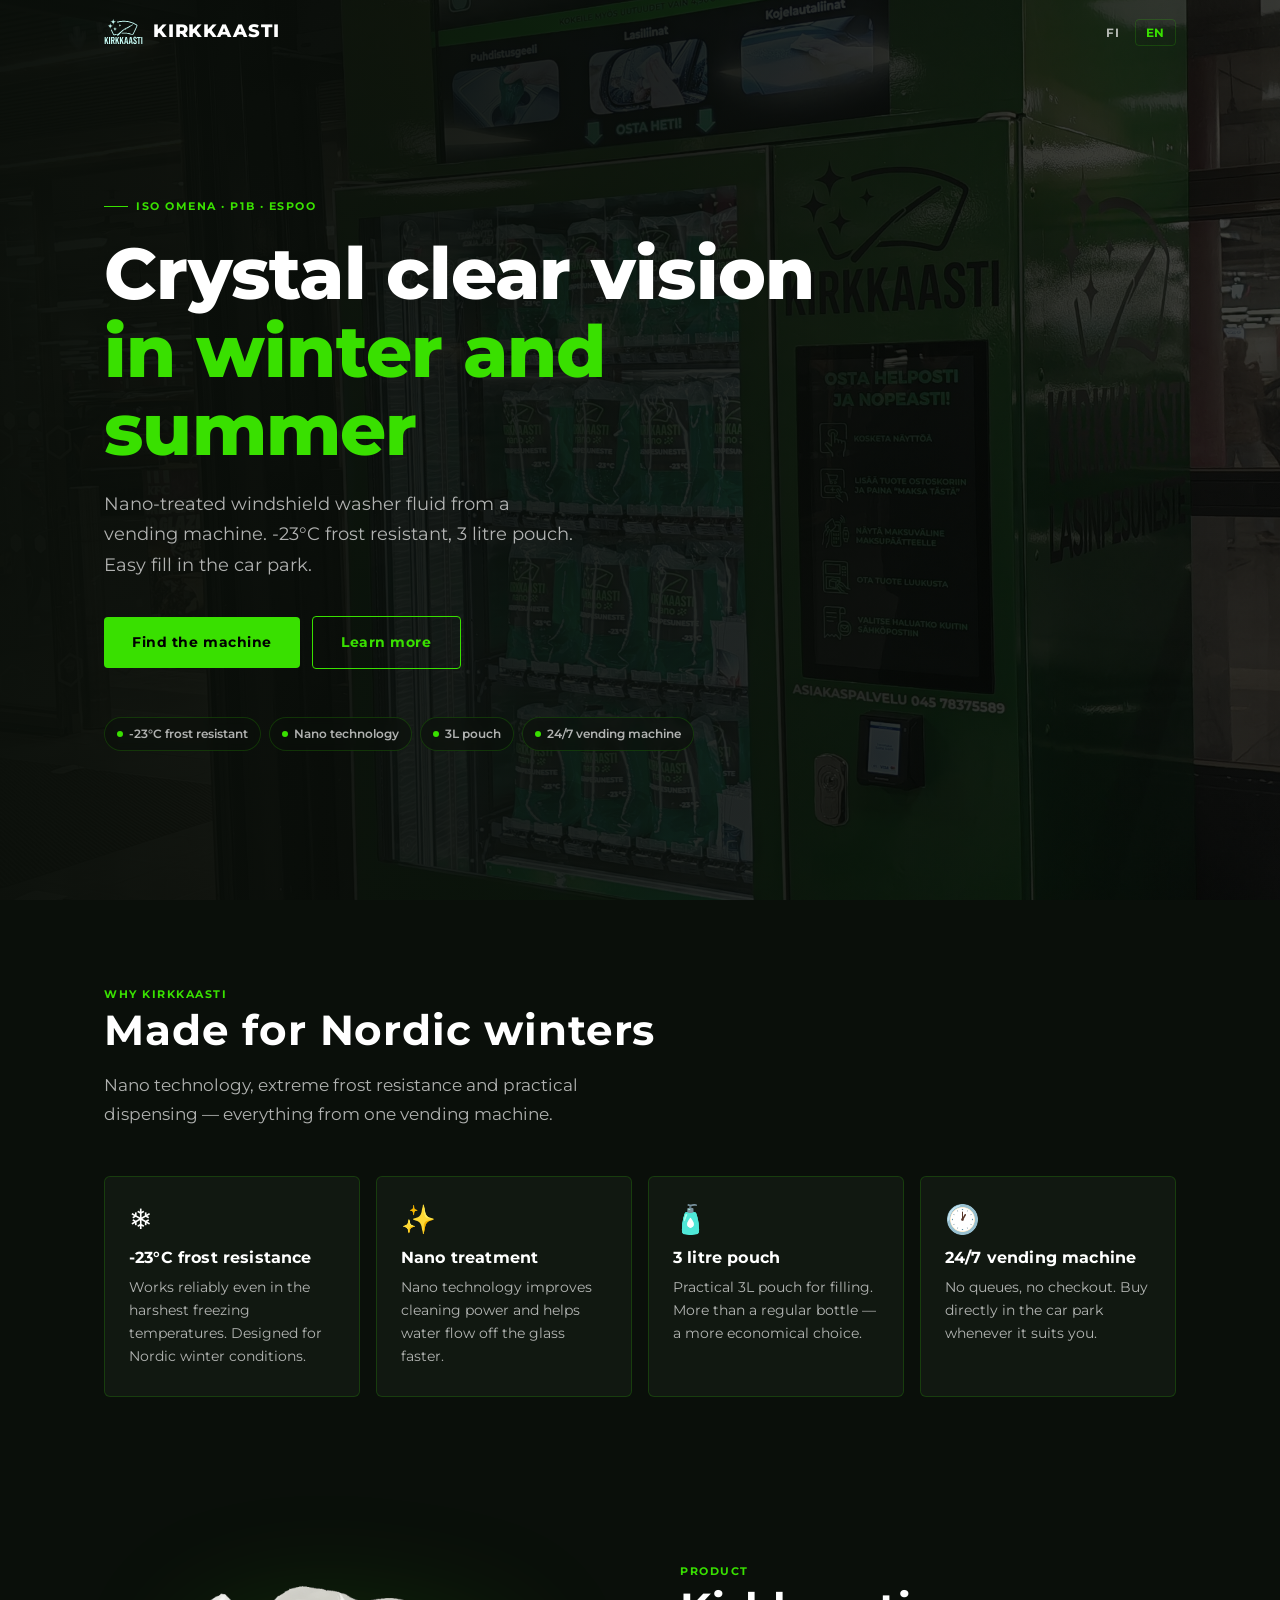
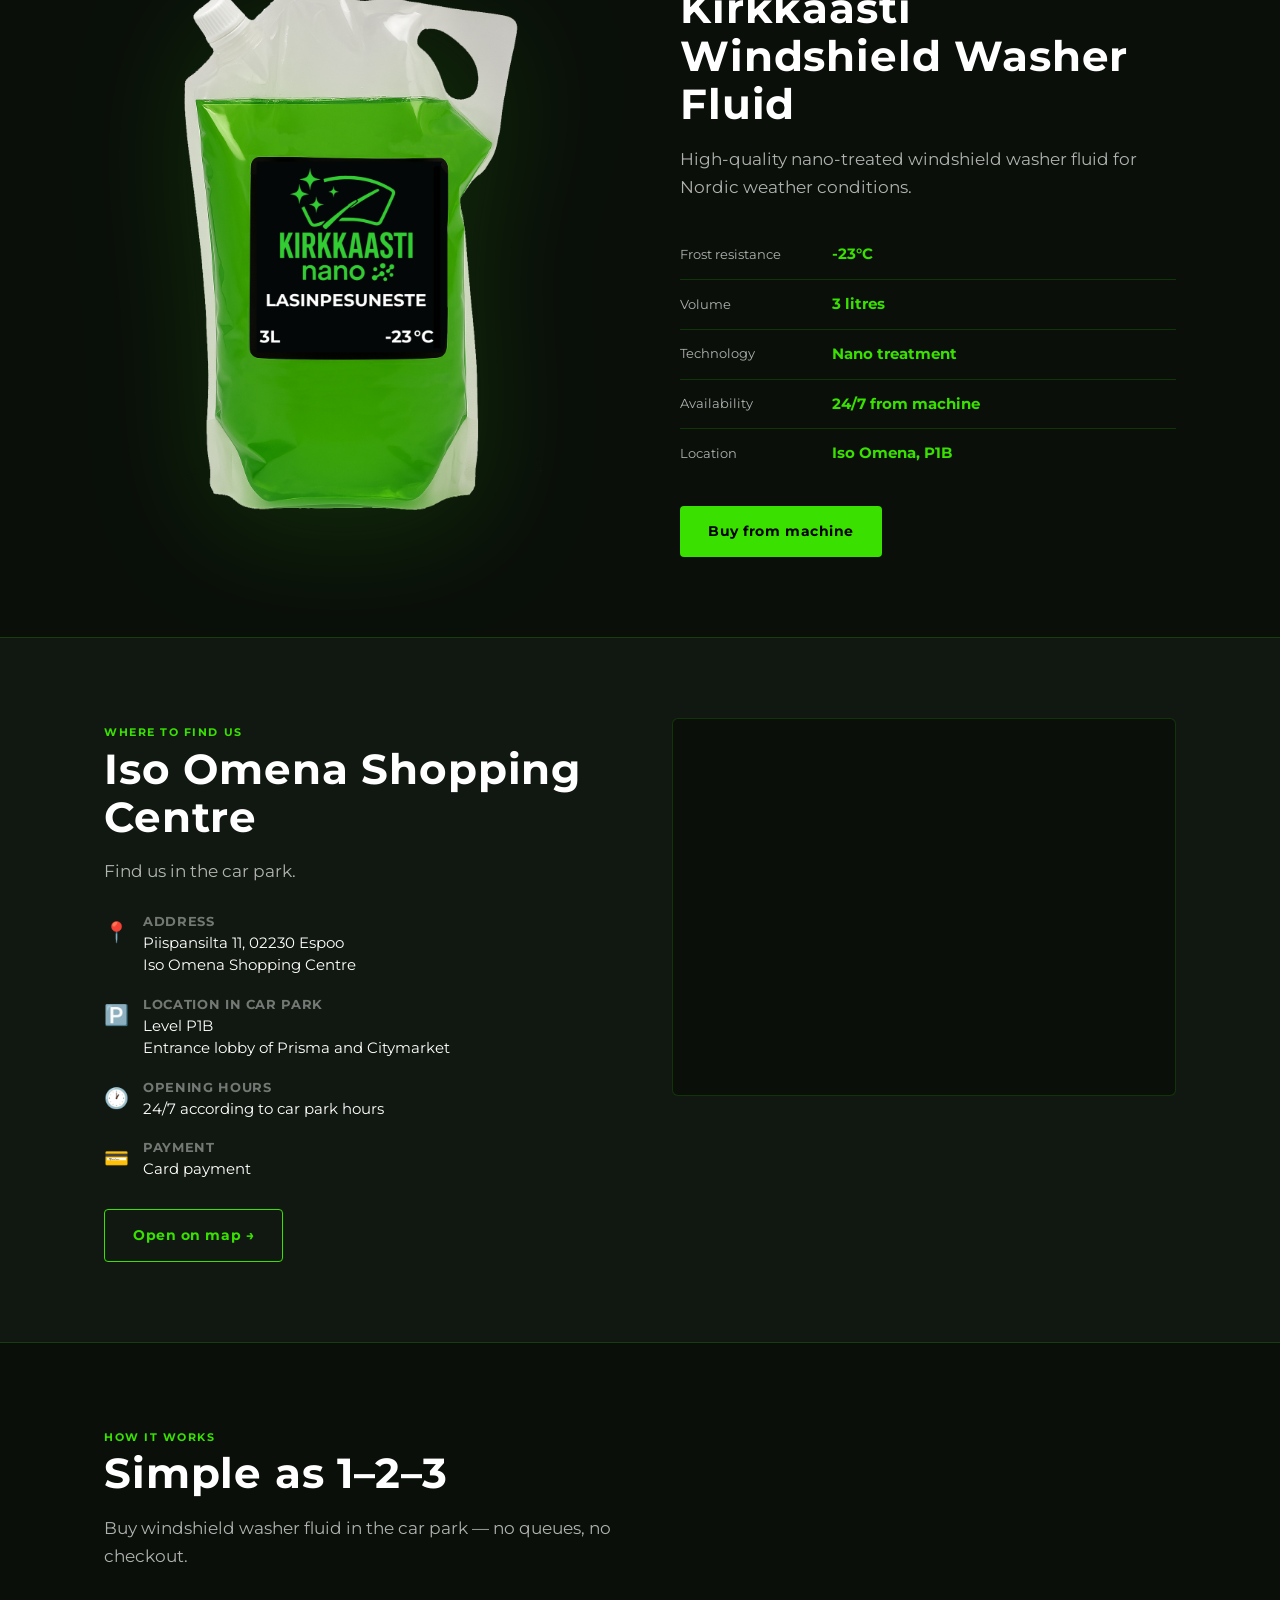
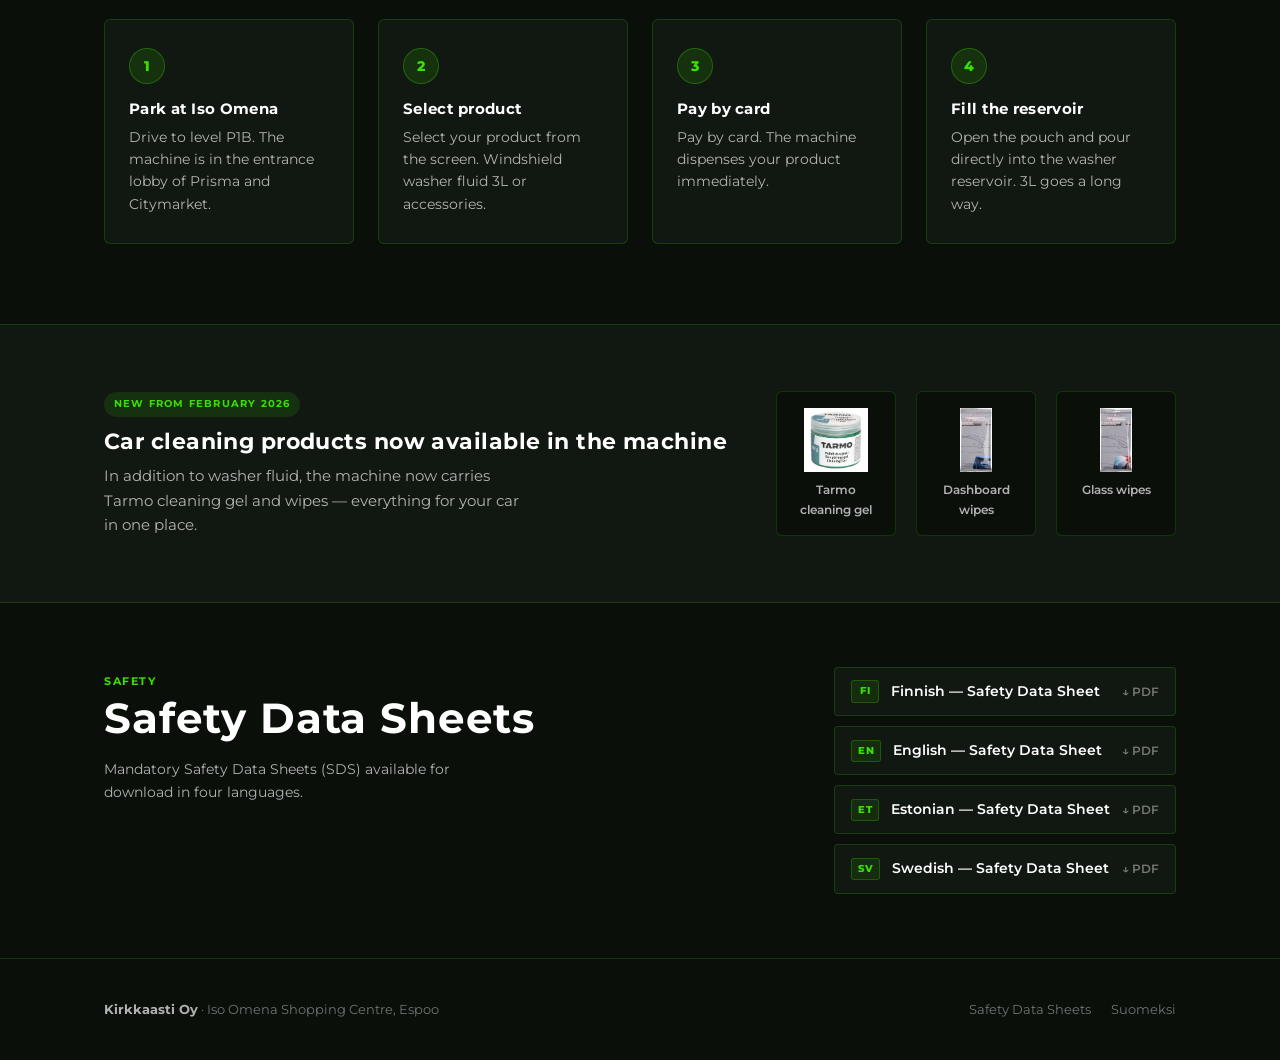
==== index.en.html @ 23c86561 "Uusi kirkkaasti.fi — täydellinen uudelleenrakennus Staattinen HTML/CSS/JS-sivusto (ei frameworkkia)," ====
<!DOCTYPE html>
<html lang="en">
<head>
  <meta charset="UTF-8">
  <meta name="viewport" content="width=device-width, initial-scale=1.0">

  <title>Kirkkaasti Windshield Washer Fluid | Vending Machine at Iso Omena | -23°C Nano</title>
  <meta name="description" content="Kirkkaasti windshield washer fluid from a vending machine at Iso Omena Shopping Centre, level P1B. Nano-treated, -23°C frost resistant, 3L pouch. Easy fill in the car park 24/7.">
  <meta name="keywords" content="windshield washer fluid, washer fluid machine, kirkkaasti, iso omena, nano washer fluid, frost resistant washer, -23 degrees">
  <meta name="author" content="Kirkkaasti">
  <link rel="canonical" href="https://kirkkaasti.fi/index.en.html">

  <!-- Open Graph -->
  <meta property="og:type" content="website">
  <meta property="og:url" content="https://kirkkaasti.fi/index.en.html">
  <meta property="og:title" content="Kirkkaasti Windshield Washer Fluid | Vending Machine at Iso Omena">
  <meta property="og:description" content="Windshield washer fluid from a vending machine at Iso Omena Shopping Centre. Nano-treated, -23°C frost resistant. Easy fill 24/7.">
  <meta property="og:image" content="https://kirkkaasti.fi/images/hero-automaatti.jpg">

  <!-- Twitter Card -->
  <meta name="twitter:card" content="summary_large_image">
  <meta name="twitter:title" content="Kirkkaasti Windshield Washer Fluid | Vending Machine at Iso Omena">
  <meta name="twitter:description" content="Windshield washer fluid from a vending machine at Iso Omena. Nano, -23°C, 24/7.">

  <!-- Alternate language -->
  <link rel="alternate" hreflang="fi" href="https://kirkkaasti.fi/">
  <link rel="alternate" hreflang="en" href="https://kirkkaasti.fi/index.en.html">

  <link rel="icon" href="favicon.ico">
  <link rel="icon" type="image/png" href="favicon.png">

  <!-- Fonts -->
  <link rel="preconnect" href="https://fonts.googleapis.com">
  <link rel="preconnect" href="https://fonts.gstatic.com" crossorigin>
  <link href="https://fonts.googleapis.com/css2?family=Montserrat:wght@400;500;600;700;800&display=swap" rel="stylesheet">

  <link rel="stylesheet" href="css/style.css">

  <!-- Structured Data -->
  <script type="application/ld+json">
  {
    "@context": "https://schema.org",
    "@type": "Product",
    "name": "Kirkkaasti Windshield Washer Fluid",
    "description": "Nano-treated windshield washer fluid with -23°C frost resistance. High-quality formula for Nordic weather conditions.",
    "brand": { "@type": "Brand", "name": "Kirkkaasti" },
    "offers": {
      "@type": "Offer",
      "availability": "https://schema.org/InStock",
      "priceCurrency": "EUR"
    },
    "aggregateRating": {
      "@type": "AggregateRating",
      "ratingValue": "5",
      "reviewCount": "1"
    },
    "additionalProperty": [
      { "@type": "PropertyValue", "name": "Frost resistance", "value": "-23°C" },
      { "@type": "PropertyValue", "name": "Volume", "value": "3 litres" },
      { "@type": "PropertyValue", "name": "Technology", "value": "Nano treatment" }
    ]
  }
  </script>
  <script type="application/ld+json">
  {
    "@context": "https://schema.org",
    "@type": "LocalBusiness",
    "name": "Kirkkaasti Machine – Iso Omena",
    "description": "Windshield washer fluid vending machine at Iso Omena Shopping Centre, level P1B car park, in the entrance lobby of Prisma and Citymarket.",
    "url": "https://kirkkaasti.fi/index.en.html",
    "image": "https://kirkkaasti.fi/images/hero-automaatti.jpg",
    "address": {
      "@type": "PostalAddress",
      "streetAddress": "Piispansilta 11",
      "addressLocality": "Espoo",
      "postalCode": "02230",
      "addressCountry": "FI"
    },
    "geo": {
      "@type": "GeoCoordinates",
      "latitude": 60.1608,
      "longitude": 24.7378
    },
    "openingHoursSpecification": {
      "@type": "OpeningHoursSpecification",
      "dayOfWeek": ["Monday","Tuesday","Wednesday","Thursday","Friday","Saturday","Sunday"],
      "opens": "00:00",
      "closes": "23:59"
    },
    "priceRange": "€"
  }
  </script>
  <script type="application/ld+json">
  {
    "@context": "https://schema.org",
    "@type": "FAQPage",
    "mainEntity": [
      {
        "@type": "Question",
        "name": "Where is the Kirkkaasti vending machine located?",
        "acceptedAnswer": {
          "@type": "Answer",
          "text": "The Kirkkaasti vending machine is located at Iso Omena Shopping Centre, level P1B car park, in the entrance lobby of Prisma and Citymarket. Address: Piispansilta 11, 02230 Espoo."
        }
      },
      {
        "@type": "Question",
        "name": "What is the frost resistance of the windshield washer fluid?",
        "acceptedAnswer": {
          "@type": "Answer",
          "text": "Kirkkaasti windshield washer fluid is resistant to -23°C frost, making it suitable for Nordic winter conditions."
        }
      },
      {
        "@type": "Question",
        "name": "How large is the windshield washer fluid pouch?",
        "acceptedAnswer": {
          "@type": "Answer",
          "text": "The windshield washer fluid is conveniently supplied in a 3 litre pouch."
        }
      },
      {
        "@type": "Question",
        "name": "When is the vending machine open?",
        "acceptedAnswer": {
          "@type": "Answer",
          "text": "The vending machine is available 24/7 according to the car park opening hours."
        }
      }
    ]
  }
  </script>

  <!-- Google Analytics -->
  <script async src="https://www.googletagmanager.com/gtag/js?id=G-QR4JTTKKS5"></script>
  <script>
    window.dataLayer = window.dataLayer || [];
    function gtag(){dataLayer.push(arguments);}
    gtag('js', new Date());
    gtag('config', 'G-QR4JTTKKS5');
  </script>
</head>
<body>

  <!-- HEADER -->
  <header id="site-header">
    <div class="header-inner">
      <a href="#" class="logo">
        <img src="images/logo.svg" alt="Kirkkaasti logo">
        <span class="logo-text">Kirkkaasti</span>
      </a>
      <div class="lang-switch">
        <button class="lang-btn" onclick="window.location.href='index.html'">FI</button>
        <button class="lang-btn active" onclick="window.location.href='index.en.html'">EN</button>
      </div>
    </div>
  </header>

  <main>

    <!-- HERO -->
    <section class="hero">
      <div class="hero-bg">
        <img src="images/hero-automaatti.jpg" alt="Kirkkaasti windshield washer fluid vending machine at Iso Omena">
      </div>
      <div class="hero-content">
        <div class="hero-eyebrow">ISO OMENA · P1B · ESPOO</div>
        <h1>Crystal clear vision<br><span>in winter and summer</span></h1>
        <p class="hero-sub">
          Nano-treated windshield washer fluid from a vending machine. -23°C frost resistant,
          3 litre pouch. Easy fill in the car park.
        </p>
        <div class="hero-cta">
          <a href="#sijainti" class="btn btn-primary">Find the machine</a>
          <a href="#tuote" class="btn btn-outline">Learn more</a>
        </div>
        <div class="hero-badges">
          <span class="badge"><span class="dot"></span>-23°C frost resistant</span>
          <span class="badge"><span class="dot"></span>Nano technology</span>
          <span class="badge"><span class="dot"></span>3L pouch</span>
          <span class="badge"><span class="dot"></span>24/7 vending machine</span>
        </div>
      </div>
    </section>

    <!-- FEATURES -->
    <section class="features">
      <div class="container">
        <div class="reveal">
          <span class="section-label">Why Kirkkaasti</span>
          <h2 class="section-title">Made for Nordic winters</h2>
          <p class="section-lead">Nano technology, extreme frost resistance and practical dispensing — everything from one vending machine.</p>
        </div>
        <div class="features-grid">
          <div class="feature-card reveal">
            <div class="feature-icon">❄️</div>
            <h3>-23°C frost resistance</h3>
            <p>Works reliably even in the harshest freezing temperatures. Designed for Nordic winter conditions.</p>
          </div>
          <div class="feature-card reveal">
            <div class="feature-icon">✨</div>
            <h3>Nano treatment</h3>
            <p>Nano technology improves cleaning power and helps water flow off the glass faster.</p>
          </div>
          <div class="feature-card reveal">
            <div class="feature-icon">🧴</div>
            <h3>3 litre pouch</h3>
            <p>Practical 3L pouch for filling. More than a regular bottle — a more economical choice.</p>
          </div>
          <div class="feature-card reveal">
            <div class="feature-icon">🕐</div>
            <h3>24/7 vending machine</h3>
            <p>No queues, no checkout. Buy directly in the car park whenever it suits you.</p>
          </div>
        </div>
      </div>
    </section>

    <!-- PRODUCT -->
    <section class="product" id="tuote">
      <div class="container">
        <div class="product-inner">
          <div class="product-image reveal">
            <img src="images/pussi.png" alt="Kirkkaasti windshield washer fluid 3L pouch">
          </div>
          <div class="product-info reveal">
            <span class="section-label">Product</span>
            <h2 class="section-title">Kirkkaasti Windshield Washer Fluid</h2>
            <p class="section-lead">High-quality nano-treated windshield washer fluid for Nordic weather conditions.</p>
            <ul class="product-specs">
              <li>
                <span class="spec-label">Frost resistance</span>
                <span class="spec-value">-23°C</span>
              </li>
              <li>
                <span class="spec-label">Volume</span>
                <span class="spec-value">3 litres</span>
              </li>
              <li>
                <span class="spec-label">Technology</span>
                <span class="spec-value">Nano treatment</span>
              </li>
              <li>
                <span class="spec-label">Availability</span>
                <span class="spec-value">24/7 from machine</span>
              </li>
              <li>
                <span class="spec-label">Location</span>
                <span class="spec-value">Iso Omena, P1B</span>
              </li>
            </ul>
            <a href="#sijainti" class="btn btn-primary">Buy from machine</a>
          </div>
        </div>
      </div>
    </section>

    <!-- LOCATION -->
    <section class="location" id="sijainti">
      <div class="container">
        <div class="location-inner">
          <div class="reveal">
            <span class="section-label">Where to find us</span>
            <h2 class="section-title">Iso Omena Shopping Centre</h2>
            <p class="section-lead">Find us in the car park.</p>
            <div class="location-details">
              <div class="location-item">
                <span class="location-item-icon">📍</span>
                <div>
                  <h4>Address</h4>
                  <p>Piispansilta 11, 02230 Espoo<br>Iso Omena Shopping Centre</p>
                </div>
              </div>
              <div class="location-item">
                <span class="location-item-icon">🅿️</span>
                <div>
                  <h4>Location in car park</h4>
                  <p>Level P1B<br>Entrance lobby of Prisma and Citymarket</p>
                </div>
              </div>
              <div class="location-item">
                <span class="location-item-icon">🕐</span>
                <div>
                  <h4>Opening hours</h4>
                  <p>24/7 according to car park hours</p>
                </div>
              </div>
              <div class="location-item">
                <span class="location-item-icon">💳</span>
                <div>
                  <h4>Payment</h4>
                  <p>Card payment</p>
                </div>
              </div>
            </div>
            <a href="https://maps.app.goo.gl/isoomena" target="_blank" rel="noopener" class="btn btn-outline">Open on map →</a>
          </div>
          <div class="map-container reveal">
            <iframe
              src="https://www.google.com/maps/embed?pb=!1m18!1m12!1m3!1d1984.5!2d24.7378!3d60.1608!2m3!1f0!2f0!3f0!3m2!1i1024!2i768!4f13.1!3m3!1m2!1s0x468df5e4a3f2c0b7%3A0x1234567890!2sIso+Omena%2C+Piispansilta+11%2C+Espoo!5e0!3m2!1sfi!2sfi!4v1746000000000!5m2!1sfi!2sfi"
              allowfullscreen=""
              loading="lazy"
              referrerpolicy="no-referrer-when-downgrade"
              title="Kirkkaasti vending machine – Iso Omena map">
            </iframe>
          </div>
        </div>
      </div>
    </section>

    <!-- HOW IT WORKS -->
    <section class="how" id="kayttoohje">
      <div class="container">
        <div class="reveal">
          <span class="section-label">How it works</span>
          <h2 class="section-title">Simple as 1–2–3</h2>
          <p class="section-lead">Buy windshield washer fluid in the car park — no queues, no checkout.</p>
        </div>
        <div class="steps">
          <div class="step reveal">
            <h3>Park at Iso Omena</h3>
            <p>Drive to level P1B. The machine is in the entrance lobby of Prisma and Citymarket.</p>
          </div>
          <div class="step reveal">
            <h3>Select product</h3>
            <p>Select your product from the screen. Windshield washer fluid 3L or accessories.</p>
          </div>
          <div class="step reveal">
            <h3>Pay by card</h3>
            <p>Pay by card. The machine dispenses your product immediately.</p>
          </div>
          <div class="step reveal">
            <h3>Fill the reservoir</h3>
            <p>Open the pouch and pour directly into the washer reservoir. 3L goes a long way.</p>
          </div>
        </div>
      </div>
    </section>

    <!-- NEWS: Lisätuotteet -->
    <section class="news">
      <div class="container">
        <div class="news-inner">
          <div class="news-text reveal">
            <span class="news-tag">New from February 2026</span>
            <h3>Car cleaning products now available in the machine</h3>
            <p>In addition to washer fluid, the machine now carries Tarmo cleaning gel and wipes — everything for your car in one place.</p>
          </div>
          <div class="news-products reveal">
            <div class="news-product">
              <img src="images/tarmo.png" alt="Tarmo cleaning gel">
              <span>Tarmo cleaning gel</span>
            </div>
            <div class="news-product">
              <img src="images/kojelautaliinat.png" alt="Dashboard wipes">
              <span>Dashboard wipes</span>
            </div>
            <div class="news-product">
              <img src="images/lasiliinat.png" alt="Glass wipes">
              <span>Glass wipes</span>
            </div>
          </div>
        </div>
      </div>
    </section>

    <!-- KTT -->
    <section class="ktt" id="ktt">
      <div class="container">
        <div class="ktt-inner">
          <div class="ktt-text reveal">
            <span class="section-label">Safety</span>
            <h2 class="section-title">Safety Data Sheets</h2>
            <p>Mandatory Safety Data Sheets (SDS) available for download in four languages.</p>
          </div>
          <div class="ktt-links reveal">
            <a href="ktt/SDS_FIN.pdf" class="ktt-link" target="_blank" rel="noopener">
              <span class="ktt-link-flag">FI</span>
              Finnish — Safety Data Sheet
              <span class="ktt-link-arrow">↓ PDF</span>
            </a>
            <a href="ktt/SDS_ENG.pdf" class="ktt-link" target="_blank" rel="noopener">
              <span class="ktt-link-flag">EN</span>
              English — Safety Data Sheet
              <span class="ktt-link-arrow">↓ PDF</span>
            </a>
            <a href="ktt/SDS_EST.pdf" class="ktt-link" target="_blank" rel="noopener">
              <span class="ktt-link-flag">ET</span>
              Estonian — Safety Data Sheet
              <span class="ktt-link-arrow">↓ PDF</span>
            </a>
            <a href="ktt/SDS_SWE.pdf" class="ktt-link" target="_blank" rel="noopener">
              <span class="ktt-link-flag">SV</span>
              Swedish — Safety Data Sheet
              <span class="ktt-link-arrow">↓ PDF</span>
            </a>
          </div>
        </div>
      </div>
    </section>

  </main>

  <!-- FOOTER -->
  <footer>
    <div class="container">
      <div class="footer-inner">
        <div class="footer-brand">
          <strong>Kirkkaasti Oy</strong> · Iso Omena Shopping Centre, Espoo
        </div>
        <nav class="footer-links">
          <a href="#ktt">Safety Data Sheets</a>
          <a href="index.html">Suomeksi</a>
        </nav>
      </div>
    </div>
  </footer>

  <script src="js/main.js"></script>
</body>
</html>
---- css/style.css ----
/* ===== KIRKKAASTI.FI — Style Sheet =====
   Skandinaavinen minimalismi + pohjoinen premium
   Värit: #39E000 (pää), #74FF47 (aksentti), #0a0f0a (pohja)
   Fontti: Montserrat (Google Fonts)
   ========================================= */

/* ===== RESET & BASE ===== */
*, *::before, *::after {
  box-sizing: border-box;
  margin: 0;
  padding: 0;
}

:root {
  --green: #39E000;
  --green-light: #74FF47;
  --green-dark: #1B3B00;
  --bg: #0a0f0a;
  --bg-card: #111811;
  --bg-card-hover: #141f14;
  --text: #ffffff;
  --text-muted: rgba(255, 255, 255, 0.68);
  --text-subtle: rgba(255, 255, 255, 0.42);
  --border: rgba(57, 224, 0, 0.18);
  --border-hover: rgba(57, 224, 0, 0.45);
  --glow: rgba(57, 224, 0, 0.08);
  --font: 'Montserrat', system-ui, -apple-system, sans-serif;
  --radius: 4px;
  --max-w: 1120px;
  --transition: 220ms ease-out;
}

html {
  scroll-behavior: smooth;
  font-size: 16px;
}

body {
  font-family: var(--font);
  background-color: var(--bg);
  color: var(--text);
  line-height: 1.65;
  overflow-x: hidden;
}

img {
  max-width: 100%;
  display: block;
}

a {
  color: var(--green);
  text-decoration: none;
  transition: color var(--transition);
}

a:hover {
  color: var(--green-light);
}

/* ===== ANIMATED BACKGROUND GRID ===== */
body::before {
  content: '';
  position: fixed;
  inset: 0;
  background-image:
    linear-gradient(rgba(57, 224, 0, 0.04) 1px, transparent 1px),
    linear-gradient(90deg, rgba(57, 224, 0, 0.04) 1px, transparent 1px);
  background-size: 60px 60px;
  animation: gridDrift 40s linear infinite;
  pointer-events: none;
  z-index: 0;
}

@keyframes gridDrift {
  0% { transform: translateY(0); }
  100% { transform: translateY(60px); }
}

/* Content above background */
header, main, footer {
  position: relative;
  z-index: 1;
}

/* ===== LAYOUT ===== */
.container {
  max-width: var(--max-w);
  margin: 0 auto;
  padding: 0 24px;
}

section {
  padding: 80px 0;
}

/* ===== TYPOGRAPHY ===== */
h1, h2, h3, h4 {
  font-weight: 700;
  line-height: 1.15;
  letter-spacing: 0.02em;
}

.section-label {
  font-size: 11px;
  font-weight: 700;
  letter-spacing: 0.14em;
  text-transform: uppercase;
  color: var(--green);
  margin-bottom: 12px;
}

.section-title {
  font-size: clamp(28px, 4vw, 42px);
  font-weight: 700;
  margin-bottom: 16px;
}

.section-lead {
  font-size: 17px;
  color: var(--text-muted);
  max-width: 560px;
  line-height: 1.7;
}

/* ===== BUTTONS ===== */
.btn {
  display: inline-flex;
  align-items: center;
  gap: 8px;
  padding: 14px 28px;
  font-family: var(--font);
  font-size: 14px;
  font-weight: 700;
  letter-spacing: 0.04em;
  border-radius: var(--radius);
  cursor: pointer;
  transition: all var(--transition);
  text-decoration: none;
  border: none;
  white-space: nowrap;
}

.btn-primary {
  background: var(--green);
  color: #000;
}

.btn-primary:hover {
  background: var(--green-light);
  color: #000;
  transform: translateY(-1px);
  box-shadow: 0 4px 20px rgba(57, 224, 0, 0.3);
}

.btn-outline {
  background: transparent;
  color: var(--green);
  border: 1px solid var(--green);
}

.btn-outline:hover {
  background: rgba(57, 224, 0, 0.08);
  border-color: var(--green-light);
  color: var(--green-light);
}

/* ===== HEADER ===== */
header {
  position: fixed;
  top: 0;
  left: 0;
  right: 0;
  z-index: 100;
  padding: 0;
  transition: background var(--transition), backdrop-filter var(--transition);
}

header.scrolled {
  background: rgba(10, 15, 10, 0.92);
  backdrop-filter: blur(12px);
  border-bottom: 1px solid var(--border);
}

.header-inner {
  display: flex;
  align-items: center;
  justify-content: space-between;
  height: 64px;
  padding: 0 24px;
  max-width: var(--max-w);
  margin: 0 auto;
}

.logo {
  display: flex;
  align-items: center;
  gap: 10px;
  text-decoration: none;
}

.logo img {
  height: 28px;
  width: auto;
  filter: invert(1) sepia(1) saturate(5) hue-rotate(75deg) brightness(1.1);
}

.logo-text {
  font-size: 18px;
  font-weight: 800;
  color: var(--text);
  letter-spacing: 0.05em;
  text-transform: uppercase;
}

.lang-switch {
  display: flex;
  gap: 4px;
}

.lang-btn {
  padding: 5px 10px;
  font-size: 12px;
  font-weight: 700;
  letter-spacing: 0.06em;
  color: var(--text-muted);
  background: transparent;
  border: 1px solid transparent;
  border-radius: var(--radius);
  cursor: pointer;
  font-family: var(--font);
  transition: all var(--transition);
}

.lang-btn.active,
.lang-btn:hover {
  color: var(--green);
  border-color: var(--border);
}

/* ===== HERO ===== */
.hero {
  min-height: 100vh;
  display: flex;
  align-items: center;
  position: relative;
  overflow: hidden;
  padding: 0;
}

.hero-bg {
  position: absolute;
  inset: 0;
  z-index: 0;
}

.hero-bg img {
  width: 100%;
  height: 100%;
  object-fit: cover;
  object-position: center center;
  filter: brightness(0.32) saturate(0.65);
}

.hero-bg::after {
  content: '';
  position: absolute;
  inset: 0;
  background: linear-gradient(
    to right,
    rgba(10, 15, 10, 0.92) 0%,
    rgba(10, 15, 10, 0.65) 50%,
    rgba(10, 15, 10, 0.2) 100%
  );
}

.hero-content {
  position: relative;
  z-index: 1;
  padding: 120px 24px 80px;
  max-width: var(--max-w);
  margin: 0 auto;
  width: 100%;
}

.hero-eyebrow {
  display: inline-flex;
  align-items: center;
  gap: 8px;
  font-size: 11px;
  font-weight: 700;
  letter-spacing: 0.14em;
  text-transform: uppercase;
  color: var(--green);
  margin-bottom: 20px;
}

.hero-eyebrow::before {
  content: '';
  display: block;
  width: 24px;
  height: 1px;
  background: var(--green);
}

.hero h1 {
  font-size: clamp(38px, 6vw, 72px);
  font-weight: 800;
  line-height: 1.08;
  letter-spacing: -0.01em;
  max-width: 720px;
  margin-bottom: 20px;
}

.hero h1 span {
  color: var(--green);
}

.hero-sub {
  font-size: clamp(15px, 2vw, 18px);
  color: var(--text-muted);
  max-width: 480px;
  margin-bottom: 36px;
  line-height: 1.7;
}

.hero-cta {
  display: flex;
  flex-wrap: wrap;
  gap: 12px;
  align-items: center;
}

.hero-badges {
  display: flex;
  flex-wrap: wrap;
  gap: 8px;
  margin-top: 48px;
}

.badge {
  display: inline-flex;
  align-items: center;
  gap: 6px;
  padding: 6px 12px;
  font-size: 12px;
  font-weight: 600;
  border: 1px solid var(--border);
  border-radius: 100px;
  color: var(--text-muted);
  background: rgba(10, 15, 10, 0.6);
  backdrop-filter: blur(4px);
}

.badge .dot {
  width: 6px;
  height: 6px;
  border-radius: 50%;
  background: var(--green);
  flex-shrink: 0;
}

/* ===== FEATURES ===== */
.features {
  background: transparent;
}

.features-grid {
  display: grid;
  grid-template-columns: repeat(auto-fit, minmax(240px, 1fr));
  gap: 16px;
  margin-top: 48px;
}

.feature-card {
  padding: 28px 24px;
  border: 1px solid var(--border);
  border-radius: 6px;
  background: var(--bg-card);
  transition: all var(--transition);
}

.feature-card:hover {
  border-color: var(--border-hover);
  background: var(--bg-card-hover);
  box-shadow: 0 0 30px var(--glow);
  transform: translateY(-2px);
}

.feature-icon {
  font-size: 28px;
  margin-bottom: 16px;
  line-height: 1;
}

.feature-card h3 {
  font-size: 16px;
  font-weight: 700;
  margin-bottom: 8px;
  letter-spacing: 0.01em;
}

.feature-card p {
  font-size: 14px;
  color: var(--text-muted);
  line-height: 1.65;
}

/* ===== PRODUCT ===== */
.product {
  overflow: hidden;
}

.product-inner {
  display: grid;
  grid-template-columns: 1fr 1fr;
  gap: 80px;
  align-items: center;
}

.product-image {
  position: relative;
}

.product-image img {
  width: 100%;
  max-width: 380px;
  margin: 0 auto;
  filter: drop-shadow(0 20px 60px rgba(57, 224, 0, 0.15));
  animation: floatPussi 6s ease-in-out infinite;
}

@keyframes floatPussi {
  0%, 100% { transform: translateY(0px); }
  50% { transform: translateY(-12px); }
}

.product-specs {
  list-style: none;
  margin: 28px 0;
}

.product-specs li {
  display: flex;
  align-items: center;
  gap: 12px;
  padding: 12px 0;
  border-bottom: 1px solid var(--border);
  font-size: 15px;
}

.product-specs li:last-child {
  border-bottom: none;
}

.spec-label {
  color: var(--text-muted);
  min-width: 140px;
  font-size: 13px;
}

.spec-value {
  font-weight: 700;
  color: var(--green);
}

/* ===== LOCATION ===== */
.location {
  background: var(--bg-card);
  border-top: 1px solid var(--border);
  border-bottom: 1px solid var(--border);
}

.location-inner {
  display: grid;
  grid-template-columns: 1fr 1fr;
  gap: 64px;
  align-items: start;
}

.location-details {
  margin: 28px 0;
}

.location-item {
  display: flex;
  gap: 14px;
  margin-bottom: 20px;
}

.location-item-icon {
  font-size: 20px;
  flex-shrink: 0;
  margin-top: 2px;
}

.location-item h4 {
  font-size: 13px;
  font-weight: 700;
  letter-spacing: 0.05em;
  text-transform: uppercase;
  color: var(--text-subtle);
  margin-bottom: 3px;
}

.location-item p {
  font-size: 15px;
  color: var(--text);
  line-height: 1.5;
}

.map-container {
  border-radius: 6px;
  overflow: hidden;
  border: 1px solid var(--border);
  aspect-ratio: 4/3;
  background: var(--bg);
}

.map-container iframe {
  width: 100%;
  height: 100%;
  border: none;
  filter: invert(0.88) hue-rotate(175deg) saturate(1.2);
}

/* ===== HOW IT WORKS ===== */
.how {
  background: transparent;
}

.steps {
  display: grid;
  grid-template-columns: repeat(auto-fit, minmax(220px, 1fr));
  gap: 24px;
  margin-top: 48px;
  counter-reset: steps;
}

.step {
  padding: 28px 24px;
  border: 1px solid var(--border);
  border-radius: 6px;
  background: var(--bg-card);
  position: relative;
  counter-increment: steps;
}

.step::before {
  content: counter(steps);
  display: block;
  width: 36px;
  height: 36px;
  border-radius: 50%;
  background: rgba(57, 224, 0, 0.12);
  border: 1px solid rgba(57, 224, 0, 0.3);
  color: var(--green);
  font-size: 14px;
  font-weight: 800;
  display: flex;
  align-items: center;
  justify-content: center;
  margin-bottom: 16px;
}

.step h3 {
  font-size: 15px;
  font-weight: 700;
  margin-bottom: 8px;
}

.step p {
  font-size: 14px;
  color: var(--text-muted);
  line-height: 1.6;
}

/* ===== NEWS (Lisätuotteet) ===== */
.news {
  background: var(--bg-card);
  border-top: 1px solid var(--border);
  border-bottom: 1px solid var(--border);
  padding: 64px 0;
}

.news-inner {
  display: flex;
  align-items: center;
  gap: 48px;
  flex-wrap: wrap;
}

.news-text {
  flex: 1;
  min-width: 260px;
}

.news-tag {
  display: inline-block;
  font-size: 10px;
  font-weight: 700;
  letter-spacing: 0.12em;
  text-transform: uppercase;
  background: rgba(57, 224, 0, 0.12);
  color: var(--green);
  padding: 4px 10px;
  border-radius: 100px;
  margin-bottom: 12px;
}

.news-text h3 {
  font-size: 22px;
  margin-bottom: 10px;
}

.news-text p {
  font-size: 15px;
  color: var(--text-muted);
  max-width: 420px;
}

.news-products {
  display: flex;
  gap: 20px;
  flex-wrap: wrap;
}

.news-product {
  display: flex;
  flex-direction: column;
  align-items: center;
  gap: 8px;
  padding: 16px;
  border: 1px solid var(--border);
  border-radius: 6px;
  background: var(--bg);
  width: 120px;
  transition: all var(--transition);
}

.news-product:hover {
  border-color: var(--border-hover);
  transform: translateY(-2px);
}

.news-product img {
  width: 64px;
  height: 64px;
  object-fit: contain;
}

.news-product span {
  font-size: 12px;
  font-weight: 600;
  text-align: center;
  color: var(--text-muted);
}

/* ===== KTT / SDS ===== */
.ktt {
  padding: 64px 0;
}

.ktt-inner {
  display: flex;
  align-items: flex-start;
  gap: 64px;
  flex-wrap: wrap;
}

.ktt-text {
  flex: 1;
  min-width: 260px;
}

.ktt-text p {
  font-size: 14px;
  color: var(--text-muted);
  margin-top: 10px;
  max-width: 380px;
}

.ktt-links {
  display: flex;
  flex-direction: column;
  gap: 10px;
  min-width: 260px;
}

.ktt-link {
  display: flex;
  align-items: center;
  gap: 12px;
  padding: 12px 16px;
  border: 1px solid var(--border);
  border-radius: var(--radius);
  background: var(--bg-card);
  color: var(--text);
  font-size: 14px;
  font-weight: 600;
  transition: all var(--transition);
  text-decoration: none;
}

.ktt-link:hover {
  border-color: var(--border-hover);
  color: var(--green-light);
  background: var(--bg-card-hover);
}

.ktt-link-flag {
  font-size: 10px;
  font-weight: 800;
  letter-spacing: 0.05em;
  color: var(--green);
  background: rgba(57, 224, 0, 0.1);
  border: 1px solid rgba(57, 224, 0, 0.25);
  border-radius: 3px;
  padding: 2px 6px;
  flex-shrink: 0;
  min-width: 28px;
  text-align: center;
}

.ktt-link-arrow {
  margin-left: auto;
  color: var(--text-subtle);
  font-size: 12px;
}

/* ===== FOOTER ===== */
footer {
  padding: 40px 0;
  border-top: 1px solid var(--border);
}

.footer-inner {
  display: flex;
  align-items: center;
  justify-content: space-between;
  flex-wrap: wrap;
  gap: 16px;
}

.footer-brand {
  font-size: 13px;
  color: var(--text-subtle);
}

.footer-brand strong {
  color: var(--text-muted);
}

.footer-links {
  display: flex;
  gap: 20px;
}

.footer-links a {
  font-size: 13px;
  color: var(--text-subtle);
  transition: color var(--transition);
}

.footer-links a:hover {
  color: var(--green);
}

/* ===== SCROLL REVEAL ===== */
.reveal {
  opacity: 0;
  transform: translateY(24px);
  transition: opacity 0.55s ease-out, transform 0.55s ease-out;
}

.reveal.visible {
  opacity: 1;
  transform: translateY(0);
}

/* ===== MOBILE ===== */
@media (max-width: 768px) {
  section {
    padding: 60px 0;
  }

  .hero h1 {
    font-size: 36px;
  }

  .hero-sub {
    font-size: 15px;
  }

  .product-inner {
    grid-template-columns: 1fr;
    gap: 40px;
  }

  .product-image img {
    max-width: 260px;
  }

  .location-inner {
    grid-template-columns: 1fr;
    gap: 36px;
  }

  .map-container {
    aspect-ratio: 16/9;
  }

  .ktt-inner {
    gap: 32px;
  }

  .footer-inner {
    flex-direction: column;
    align-items: flex-start;
  }

  .news-inner {
    flex-direction: column;
    gap: 28px;
  }
}

@media (max-width: 480px) {
  .container {
    padding: 0 16px;
  }

  .hero-content {
    padding: 100px 16px 60px;
  }

  .features-grid {
    grid-template-columns: 1fr;
  }

  .steps {
    grid-template-columns: 1fr;
  }

  .hero-badges {
    gap: 6px;
  }
}
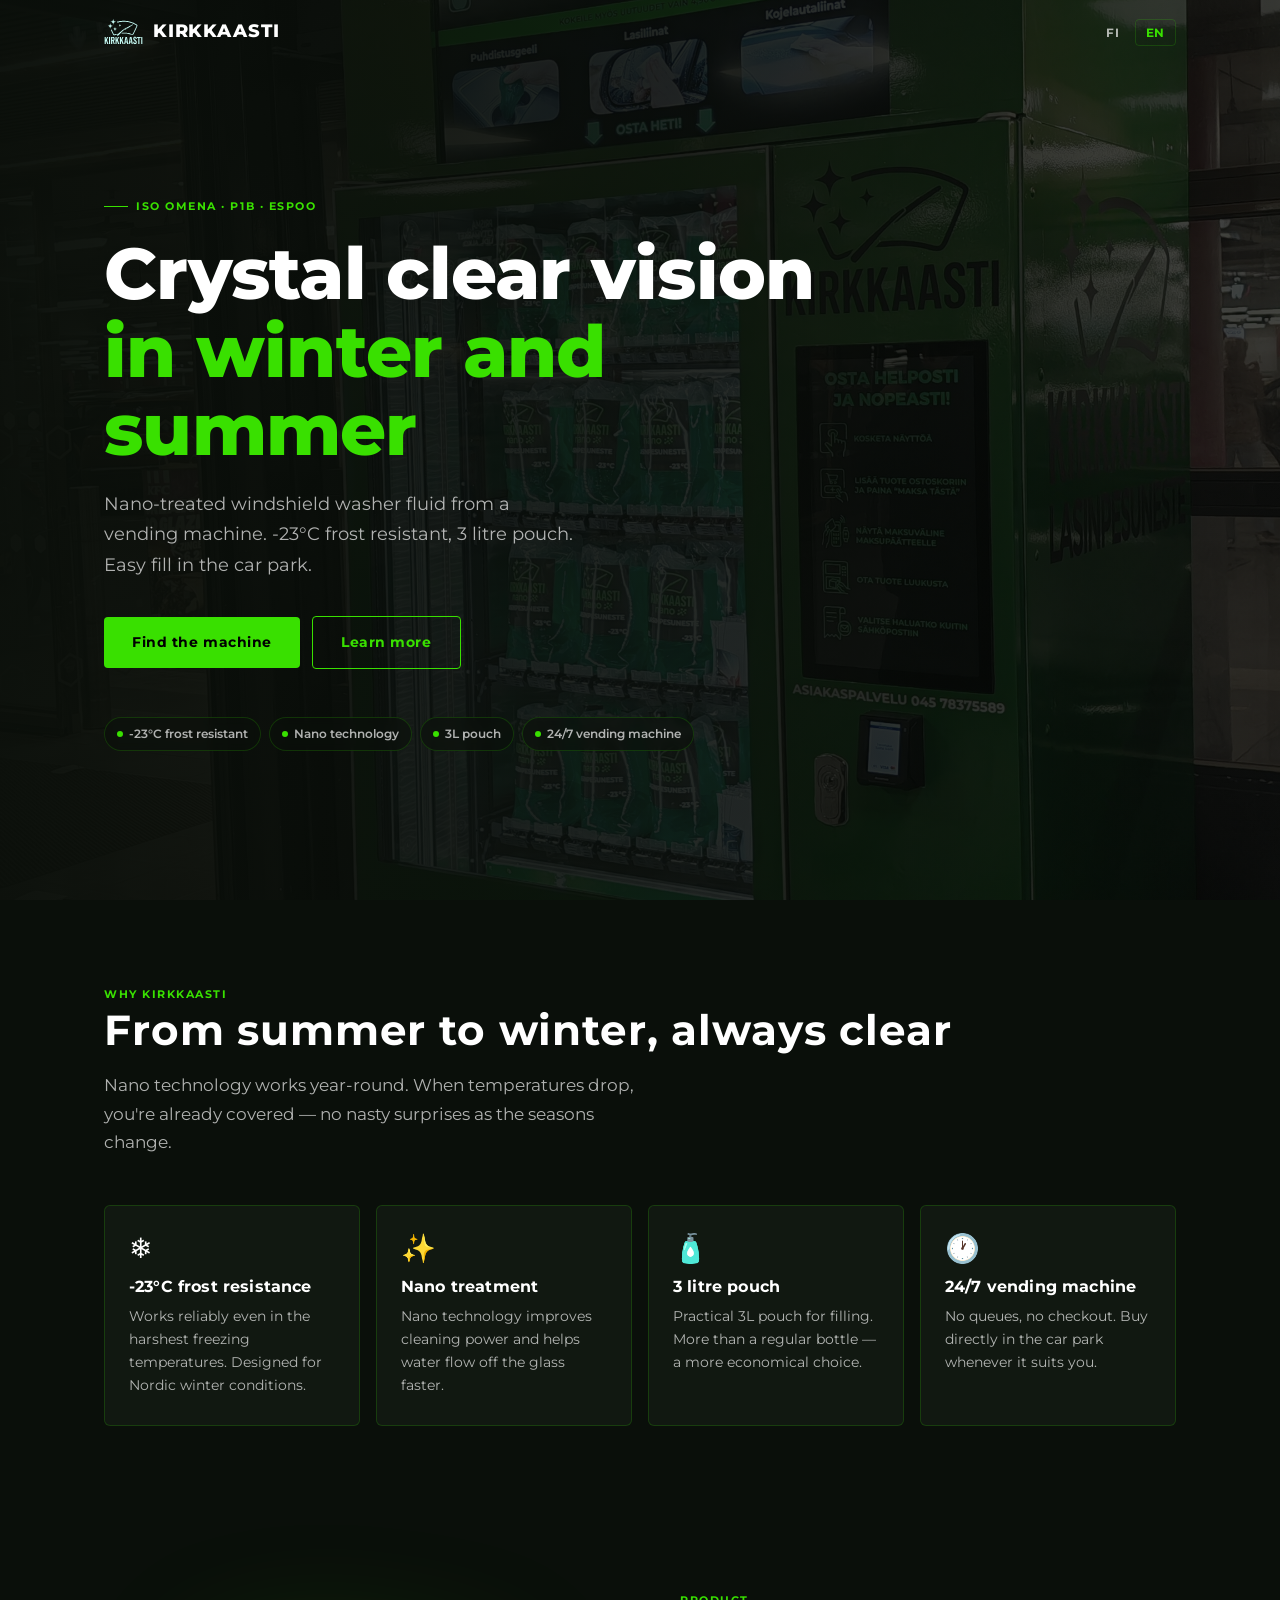
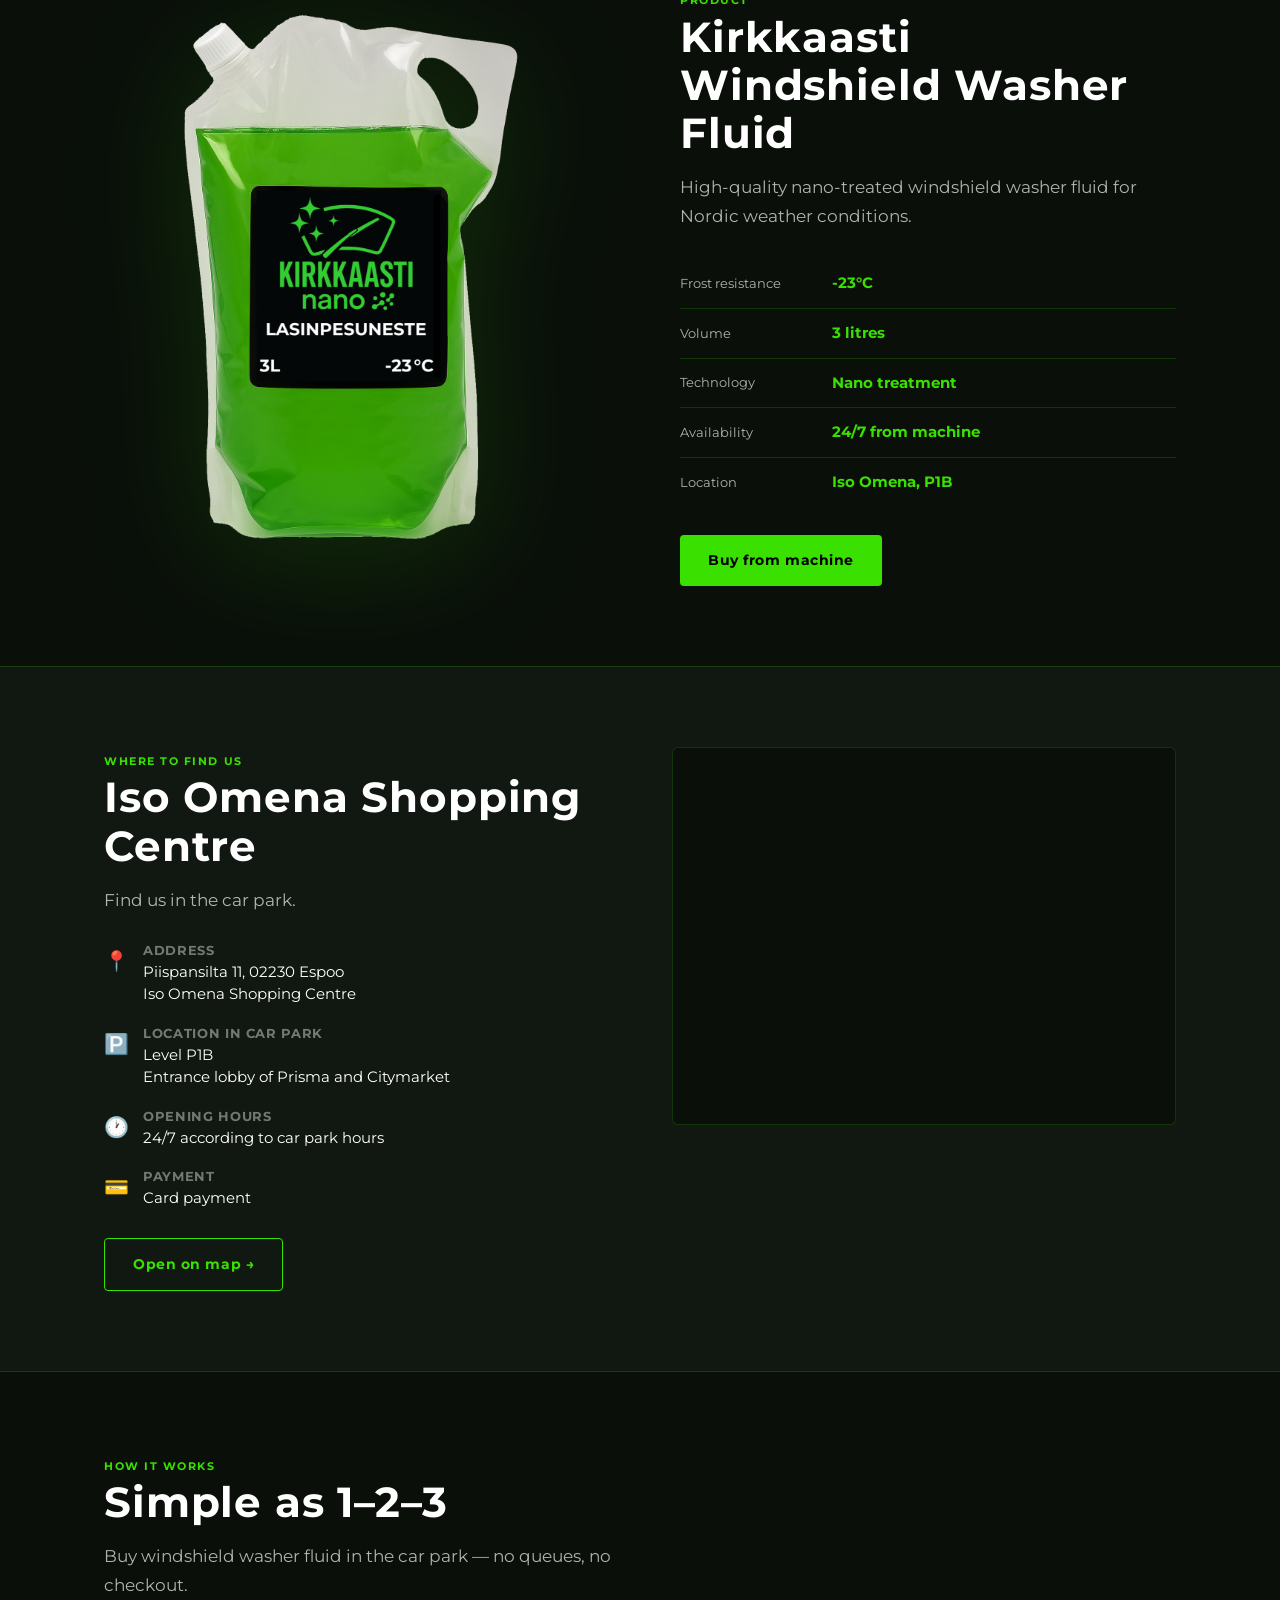
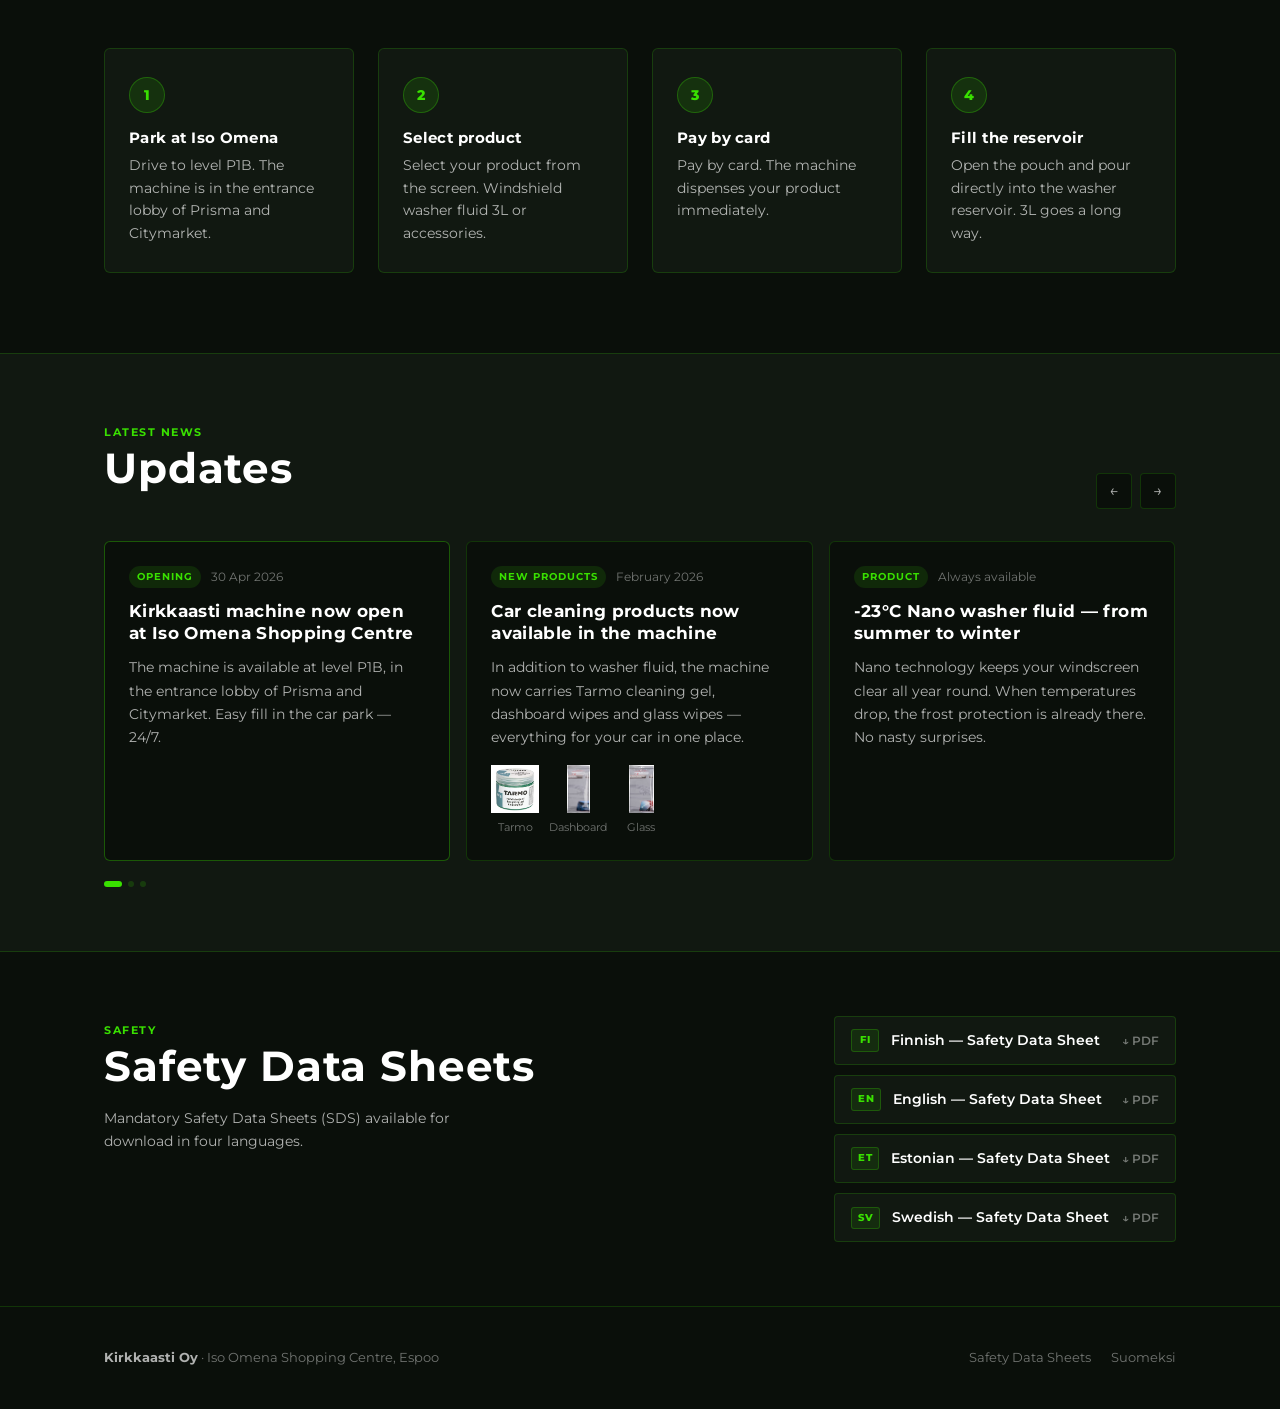
==== commit 9968739a: "Lisää Ajankohtaista-osio karusellilla (FI+EN) - Kolme uutiskorttia: avajaiset 30.4.2026, uudet tuott" ====
--- a/index.en.html
+++ b/index.en.html
@@ -188,8 +188,8 @@
       <div class="container">
         <div class="reveal">
           <span class="section-label">Why Kirkkaasti</span>
-          <h2 class="section-title">Made for Nordic winters</h2>
-          <p class="section-lead">Nano technology, extreme frost resistance and practical dispensing — everything from one vending machine.</p>
+          <h2 class="section-title">From summer to winter, always clear</h2>
+          <p class="section-lead">Nano technology works year-round. When temperatures drop, you're already covered — no nasty surprises as the seasons change.</p>
         </div>
         <div class="features-grid">
           <div class="feature-card reveal">
@@ -337,30 +337,66 @@
       </div>
     </section>
 
-    <!-- NEWS: Lisätuotteet -->
-    <section class="news">
-      <div class="container">
-        <div class="news-inner">
-          <div class="news-text reveal">
-            <span class="news-tag">New from February 2026</span>
-            <h3>Car cleaning products now available in the machine</h3>
-            <p>In addition to washer fluid, the machine now carries Tarmo cleaning gel and wipes — everything for your car in one place.</p>
-          </div>
-          <div class="news-products reveal">
-            <div class="news-product">
-              <img src="images/tarmo.png" alt="Tarmo cleaning gel">
-              <span>Tarmo cleaning gel</span>
-            </div>
-            <div class="news-product">
-              <img src="images/kojelautaliinat.png" alt="Dashboard wipes">
-              <span>Dashboard wipes</span>
-            </div>
-            <div class="news-product">
-              <img src="images/lasiliinat.png" alt="Glass wipes">
-              <span>Glass wipes</span>
-            </div>
-          </div>
-        </div>
+    <!-- LATEST NEWS -->
+    <section class="ajankohtaista" id="ajankohtaista">
+      <div class="container">
+        <div class="ajankohtaista-header reveal">
+          <div>
+            <span class="section-label">Latest news</span>
+            <h2 class="section-title">Updates</h2>
+          </div>
+          <div class="news-nav" aria-label="Browse news">
+            <button class="news-nav-btn" id="news-prev" aria-label="Previous">&#8592;</button>
+            <button class="news-nav-btn" id="news-next" aria-label="Next">&#8594;</button>
+          </div>
+        </div>
+        <div class="news-track-wrap reveal">
+          <div class="news-track" id="news-track">
+
+            <article class="news-card featured">
+              <div class="news-card-meta">
+                <span class="news-card-tag">Opening</span>
+                <span class="news-card-date">30 Apr 2026</span>
+              </div>
+              <h3>Kirkkaasti machine now open at Iso Omena Shopping Centre</h3>
+              <p>The machine is available at level P1B, in the entrance lobby of Prisma and Citymarket. Easy fill in the car park — 24/7.</p>
+            </article>
+
+            <article class="news-card">
+              <div class="news-card-meta">
+                <span class="news-card-tag">New products</span>
+                <span class="news-card-date">February 2026</span>
+              </div>
+              <h3>Car cleaning products now available in the machine</h3>
+              <p>In addition to washer fluid, the machine now carries Tarmo cleaning gel, dashboard wipes and glass wipes — everything for your car in one place.</p>
+              <div class="news-card-products">
+                <div class="news-card-product">
+                  <img src="images/tarmo.png" alt="Tarmo">
+                  <span>Tarmo</span>
+                </div>
+                <div class="news-card-product">
+                  <img src="images/kojelautaliinat.png" alt="Dashboard wipes">
+                  <span>Dashboard</span>
+                </div>
+                <div class="news-card-product">
+                  <img src="images/lasiliinat.png" alt="Glass wipes">
+                  <span>Glass</span>
+                </div>
+              </div>
+            </article>
+
+            <article class="news-card">
+              <div class="news-card-meta">
+                <span class="news-card-tag">Product</span>
+                <span class="news-card-date">Always available</span>
+              </div>
+              <h3>-23°C Nano washer fluid — from summer to winter</h3>
+              <p>Nano technology keeps your windscreen clear all year round. When temperatures drop, the frost protection is already there. No nasty surprises.</p>
+            </article>
+
+          </div>
+        </div>
+        <div class="news-dots" id="news-dots" aria-label="News navigation"></div>
       </div>
     </section>
 
--- a/css/style.css
+++ b/css/style.css
@@ -575,85 +575,169 @@
   line-height: 1.6;
 }
 
-/* ===== NEWS (Lisätuotteet) ===== */
-.news {
+/* ===== AJANKOHTAISTA ===== */
+.ajankohtaista {
   background: var(--bg-card);
   border-top: 1px solid var(--border);
   border-bottom: 1px solid var(--border);
   padding: 64px 0;
-}
-
-.news-inner {
-  display: flex;
-  align-items: center;
-  gap: 48px;
+  overflow: hidden;
+}
+
+.ajankohtaista-header {
+  display: flex;
+  align-items: flex-end;
+  justify-content: space-between;
+  gap: 16px;
+  margin-bottom: 32px;
   flex-wrap: wrap;
 }
 
-.news-text {
-  flex: 1;
-  min-width: 260px;
-}
-
-.news-tag {
-  display: inline-block;
-  font-size: 10px;
-  font-weight: 700;
-  letter-spacing: 0.12em;
-  text-transform: uppercase;
-  background: rgba(57, 224, 0, 0.12);
-  color: var(--green);
-  padding: 4px 10px;
-  border-radius: 100px;
-  margin-bottom: 12px;
-}
-
-.news-text h3 {
-  font-size: 22px;
-  margin-bottom: 10px;
-}
-
-.news-text p {
-  font-size: 15px;
-  color: var(--text-muted);
-  max-width: 420px;
-}
-
-.news-products {
-  display: flex;
-  gap: 20px;
-  flex-wrap: wrap;
-}
-
-.news-product {
-  display: flex;
-  flex-direction: column;
-  align-items: center;
+.news-nav {
+  display: flex;
   gap: 8px;
-  padding: 16px;
+  flex-shrink: 0;
+}
+
+.news-nav-btn {
+  width: 36px;
+  height: 36px;
+  border-radius: var(--radius);
+  border: 1px solid var(--border);
+  background: var(--bg);
+  color: var(--text-muted);
+  font-size: 16px;
+  cursor: pointer;
+  display: flex;
+  align-items: center;
+  justify-content: center;
+  transition: all var(--transition);
+  font-family: var(--font);
+}
+
+.news-nav-btn:hover {
+  border-color: var(--green);
+  color: var(--green);
+}
+
+.news-track-wrap {
+  overflow: hidden;
+}
+
+.news-track {
+  display: flex;
+  gap: 16px;
+  transition: transform 0.4s cubic-bezier(0.25, 0.46, 0.45, 0.94);
+}
+
+.news-card {
+  flex: 0 0 calc(33.333% - 11px);
+  min-width: 280px;
   border: 1px solid var(--border);
   border-radius: 6px;
   background: var(--bg);
-  width: 120px;
-  transition: all var(--transition);
-}
-
-.news-product:hover {
+  padding: 24px;
+  transition: border-color var(--transition), box-shadow var(--transition);
+  display: flex;
+  flex-direction: column;
+  gap: 12px;
+}
+
+.news-card:hover {
   border-color: var(--border-hover);
-  transform: translateY(-2px);
-}
-
-.news-product img {
-  width: 64px;
-  height: 64px;
+  box-shadow: 0 0 24px var(--glow);
+}
+
+.news-card.featured {
+  border-color: rgba(57, 224, 0, 0.35);
+}
+
+.news-card-meta {
+  display: flex;
+  align-items: center;
+  gap: 10px;
+}
+
+.news-card-tag {
+  font-size: 10px;
+  font-weight: 700;
+  letter-spacing: 0.1em;
+  text-transform: uppercase;
+  background: rgba(57, 224, 0, 0.12);
+  color: var(--green);
+  padding: 3px 8px;
+  border-radius: 100px;
+}
+
+.news-card-date {
+  font-size: 12px;
+  color: var(--text-subtle);
+}
+
+.news-card h3 {
+  font-size: 17px;
+  font-weight: 700;
+  line-height: 1.3;
+}
+
+.news-card p {
+  font-size: 14px;
+  color: var(--text-muted);
+  line-height: 1.65;
+  flex: 1;
+}
+
+.news-card-products {
+  display: flex;
+  gap: 10px;
+  margin-top: 4px;
+}
+
+.news-card-product {
+  display: flex;
+  flex-direction: column;
+  align-items: center;
+  gap: 5px;
+}
+
+.news-card-product img {
+  width: 48px;
+  height: 48px;
   object-fit: contain;
 }
 
-.news-product span {
-  font-size: 12px;
-  font-weight: 600;
+.news-card-product span {
+  font-size: 11px;
+  color: var(--text-subtle);
   text-align: center;
-  color: var(--text-muted);
+}
+
+.news-dots {
+  display: flex;
+  gap: 6px;
+  margin-top: 20px;
+}
+
+.news-dot {
+  width: 6px;
+  height: 6px;
+  border-radius: 50%;
+  background: var(--border);
+  cursor: pointer;
+  transition: background var(--transition), width var(--transition);
+  border: none;
+}
+
+.news-dot.active {
+  background: var(--green);
+  width: 18px;
+  border-radius: 3px;
+}
+
+@media (max-width: 768px) {
+  .news-card {
+    flex: 0 0 85%;
+  }
 }
 
 /* ===== KTT / SDS ===== */
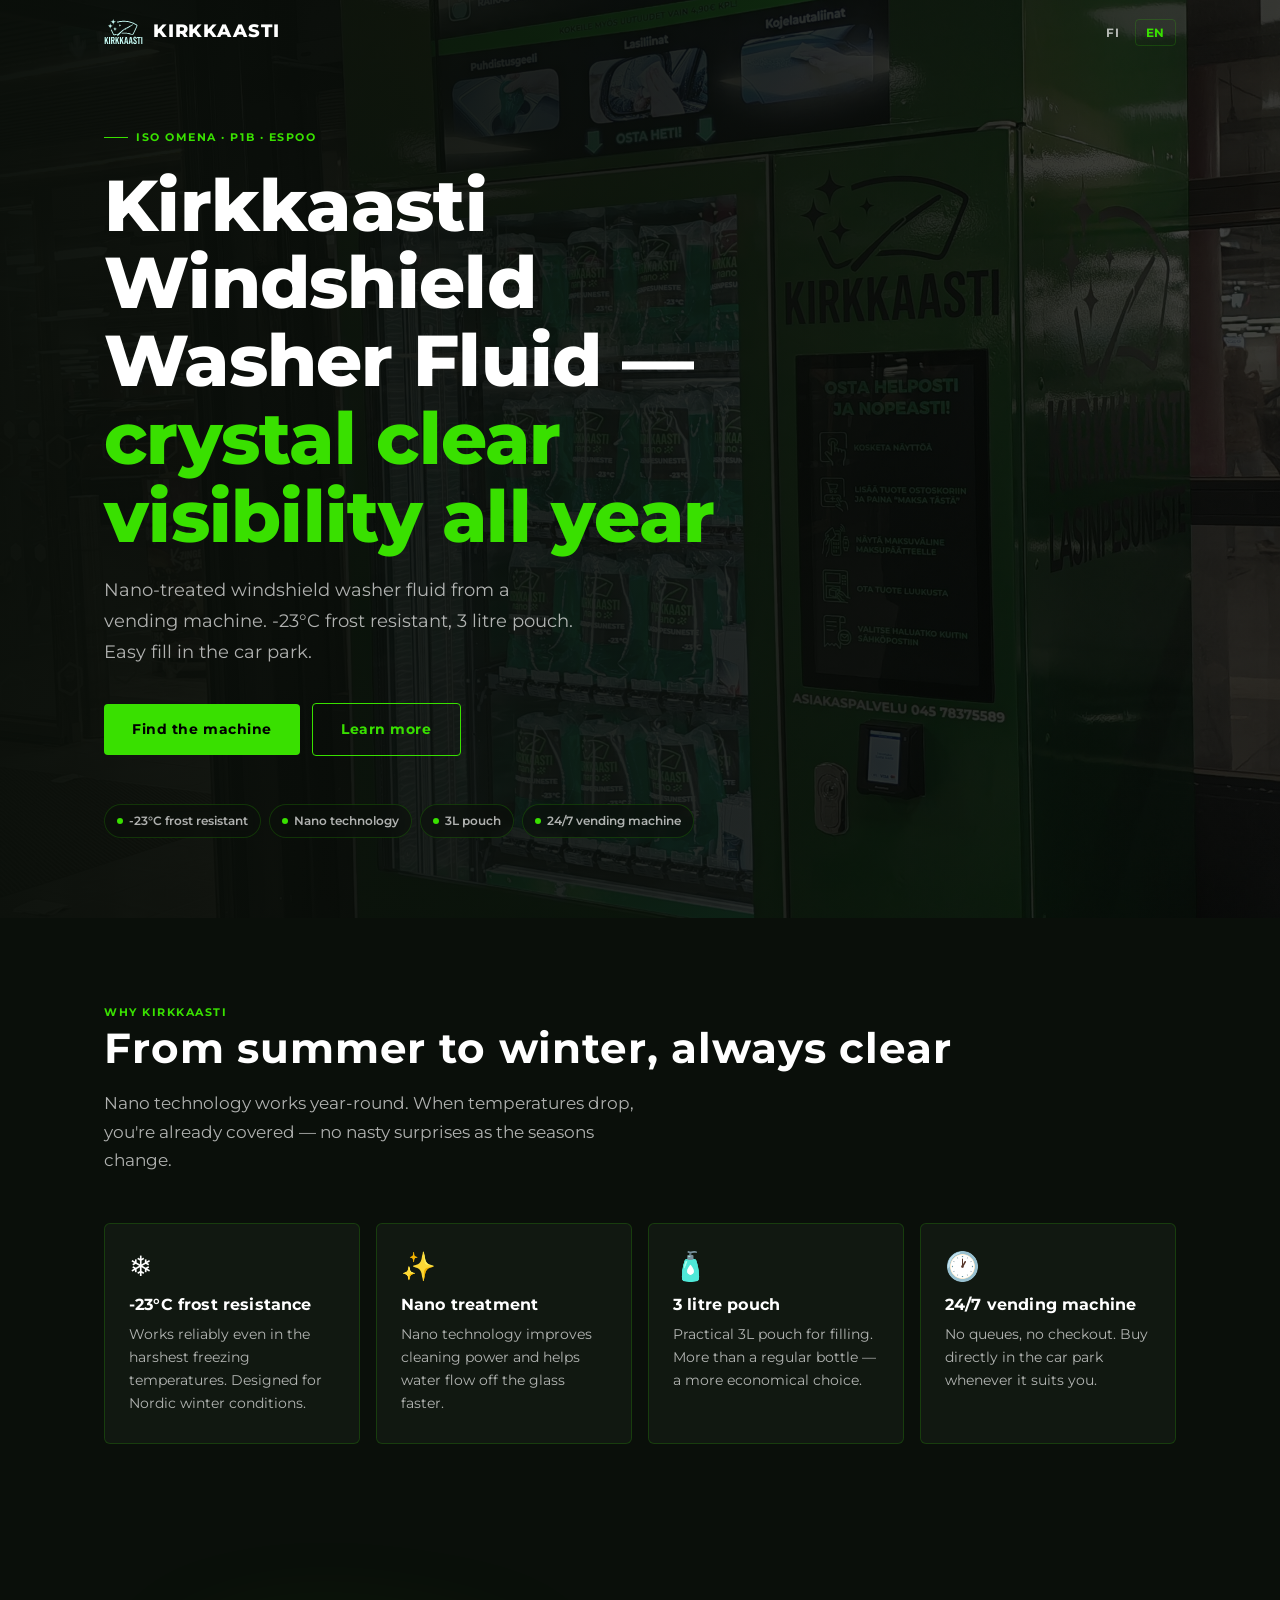
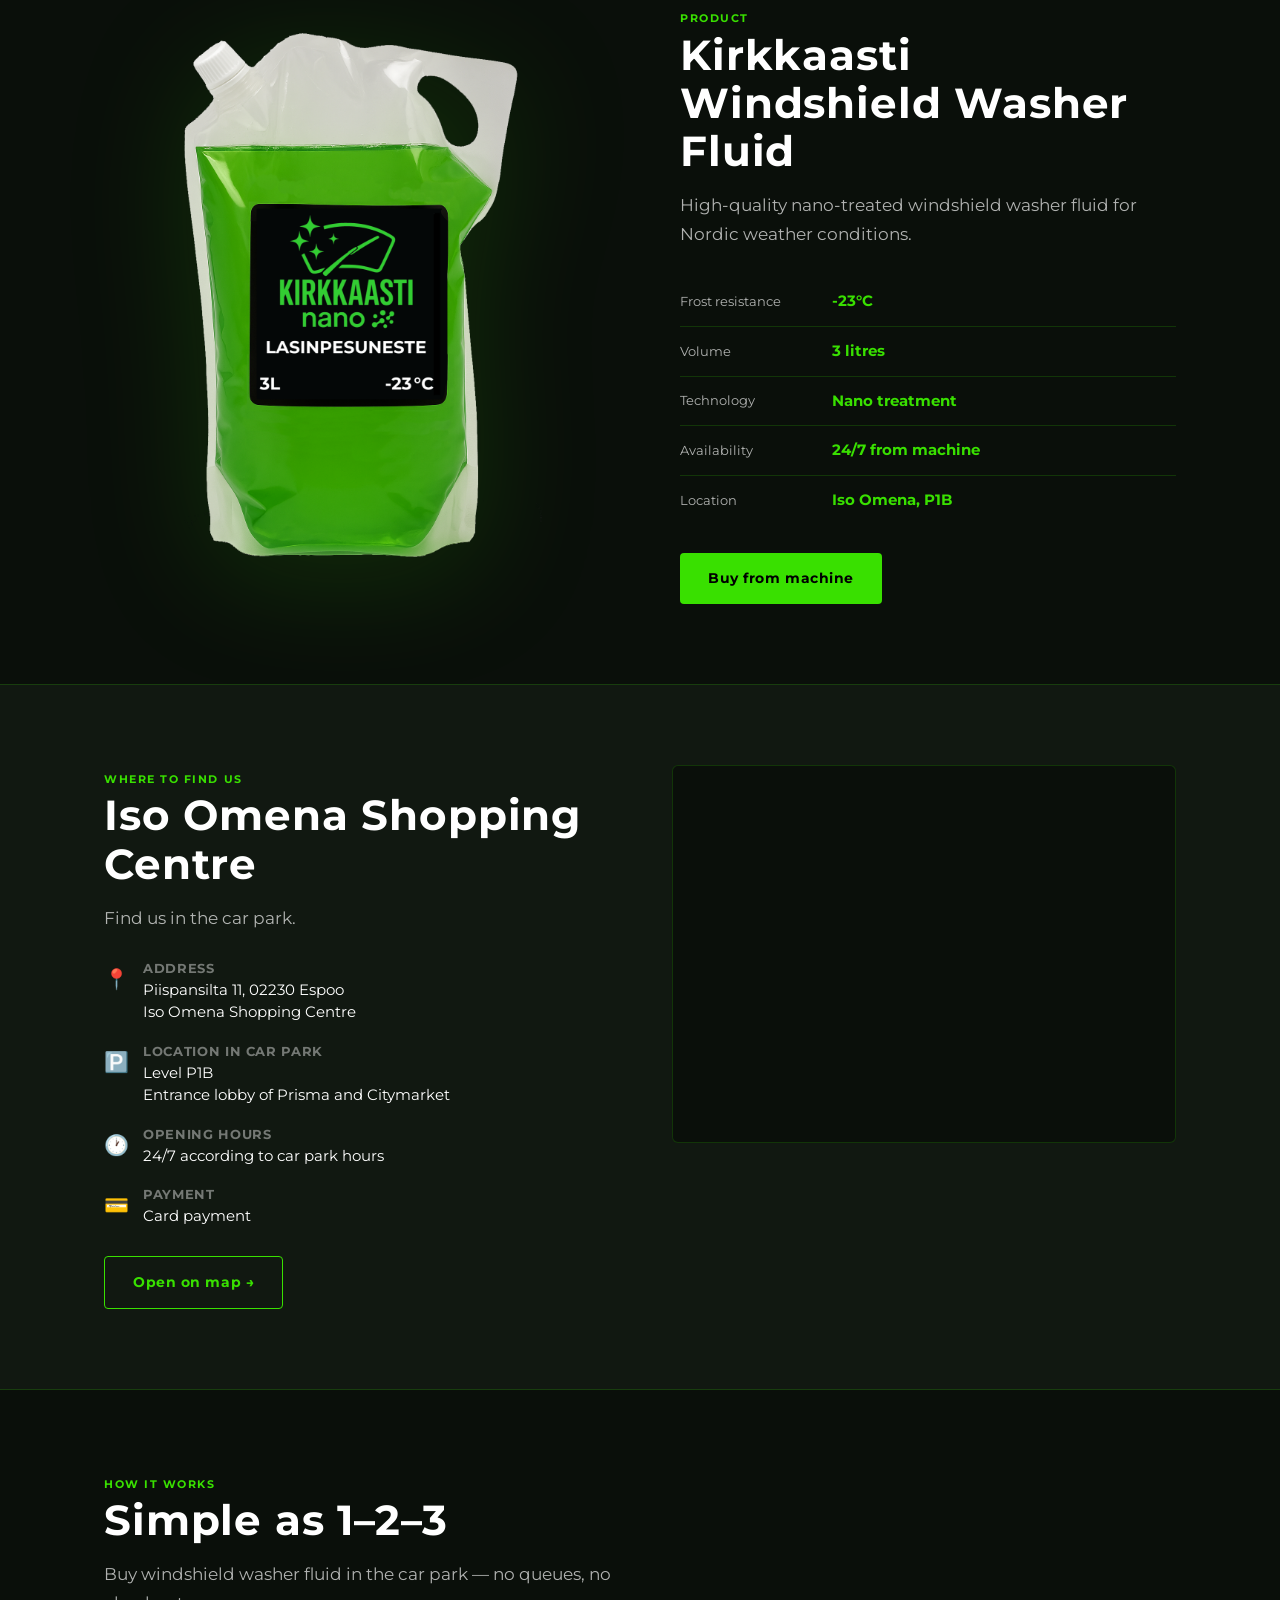
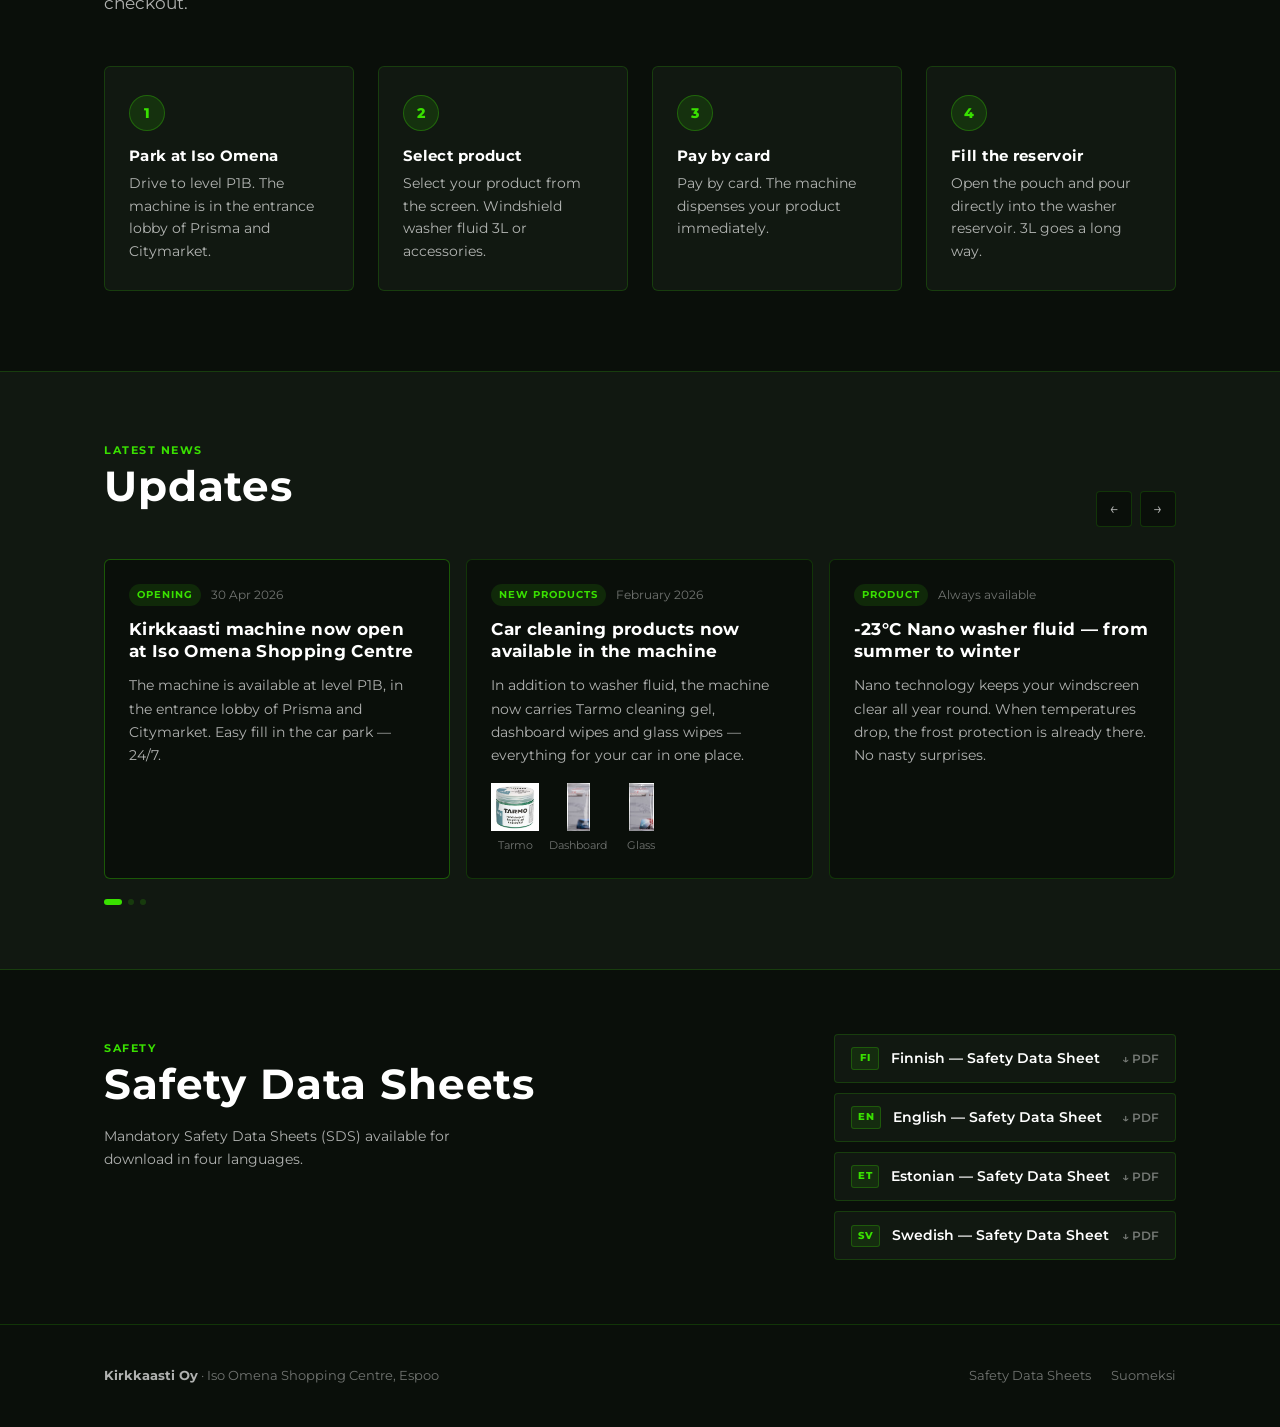
==== commit ade1b85c: "H1 SEO-korjaus + automaattinen FTP-deploy workflow Co-Authored-By: Claude Sonnet 4.6 <noreply@anthro" ====
--- a/index.en.html
+++ b/index.en.html
@@ -16,18 +16,27 @@
   <meta property="og:title" content="Kirkkaasti Windshield Washer Fluid | Vending Machine at Iso Omena">
   <meta property="og:description" content="Windshield washer fluid from a vending machine at Iso Omena Shopping Centre. Nano-treated, -23°C frost resistant. Easy fill 24/7.">
   <meta property="og:image" content="https://kirkkaasti.fi/images/hero-automaatti.jpg">
+  <meta property="og:image:width" content="1080">
+  <meta property="og:image:height" content="1440">
+  <meta property="og:locale" content="en_GB">
+  <meta property="og:locale:alternate" content="fi_FI">
+  <meta property="og:site_name" content="Kirkkaasti">
 
   <!-- Twitter Card -->
   <meta name="twitter:card" content="summary_large_image">
   <meta name="twitter:title" content="Kirkkaasti Windshield Washer Fluid | Vending Machine at Iso Omena">
   <meta name="twitter:description" content="Windshield washer fluid from a vending machine at Iso Omena. Nano, -23°C, 24/7.">
+  <meta name="twitter:image" content="https://kirkkaasti.fi/images/hero-automaatti.jpg">
 
   <!-- Alternate language -->
   <link rel="alternate" hreflang="fi" href="https://kirkkaasti.fi/">
   <link rel="alternate" hreflang="en" href="https://kirkkaasti.fi/index.en.html">
-
-  <link rel="icon" href="favicon.ico">
+  <link rel="alternate" hreflang="x-default" href="https://kirkkaasti.fi/">
+
+  <!-- Favicon + Apple Touch Icon -->
+  <link rel="icon" href="favicon.ico" sizes="any">
   <link rel="icon" type="image/png" href="favicon.png">
+  <link rel="apple-touch-icon" href="favicon.png">
 
   <!-- Fonts -->
   <link rel="preconnect" href="https://fonts.googleapis.com">
@@ -165,7 +174,7 @@
       </div>
       <div class="hero-content">
         <div class="hero-eyebrow">ISO OMENA · P1B · ESPOO</div>
-        <h1>Crystal clear vision<br><span>in winter and summer</span></h1>
+        <h1>Kirkkaasti Windshield Washer Fluid —<br><span>crystal clear visibility all year</span></h1>
         <p class="hero-sub">
           Nano-treated windshield washer fluid from a vending machine. -23°C frost resistant,
           3 litre pouch. Easy fill in the car park.
@@ -293,7 +302,7 @@
                 </div>
               </div>
             </div>
-            <a href="https://maps.app.goo.gl/isoomena" target="_blank" rel="noopener" class="btn btn-outline">Open on map →</a>
+            <a href="https://maps.app.goo.gl/jNwi1XPRo1dgmxSBA" target="_blank" rel="noopener" class="btn btn-outline">Open on map →</a>
           </div>
           <div class="map-container reveal">
             <iframe
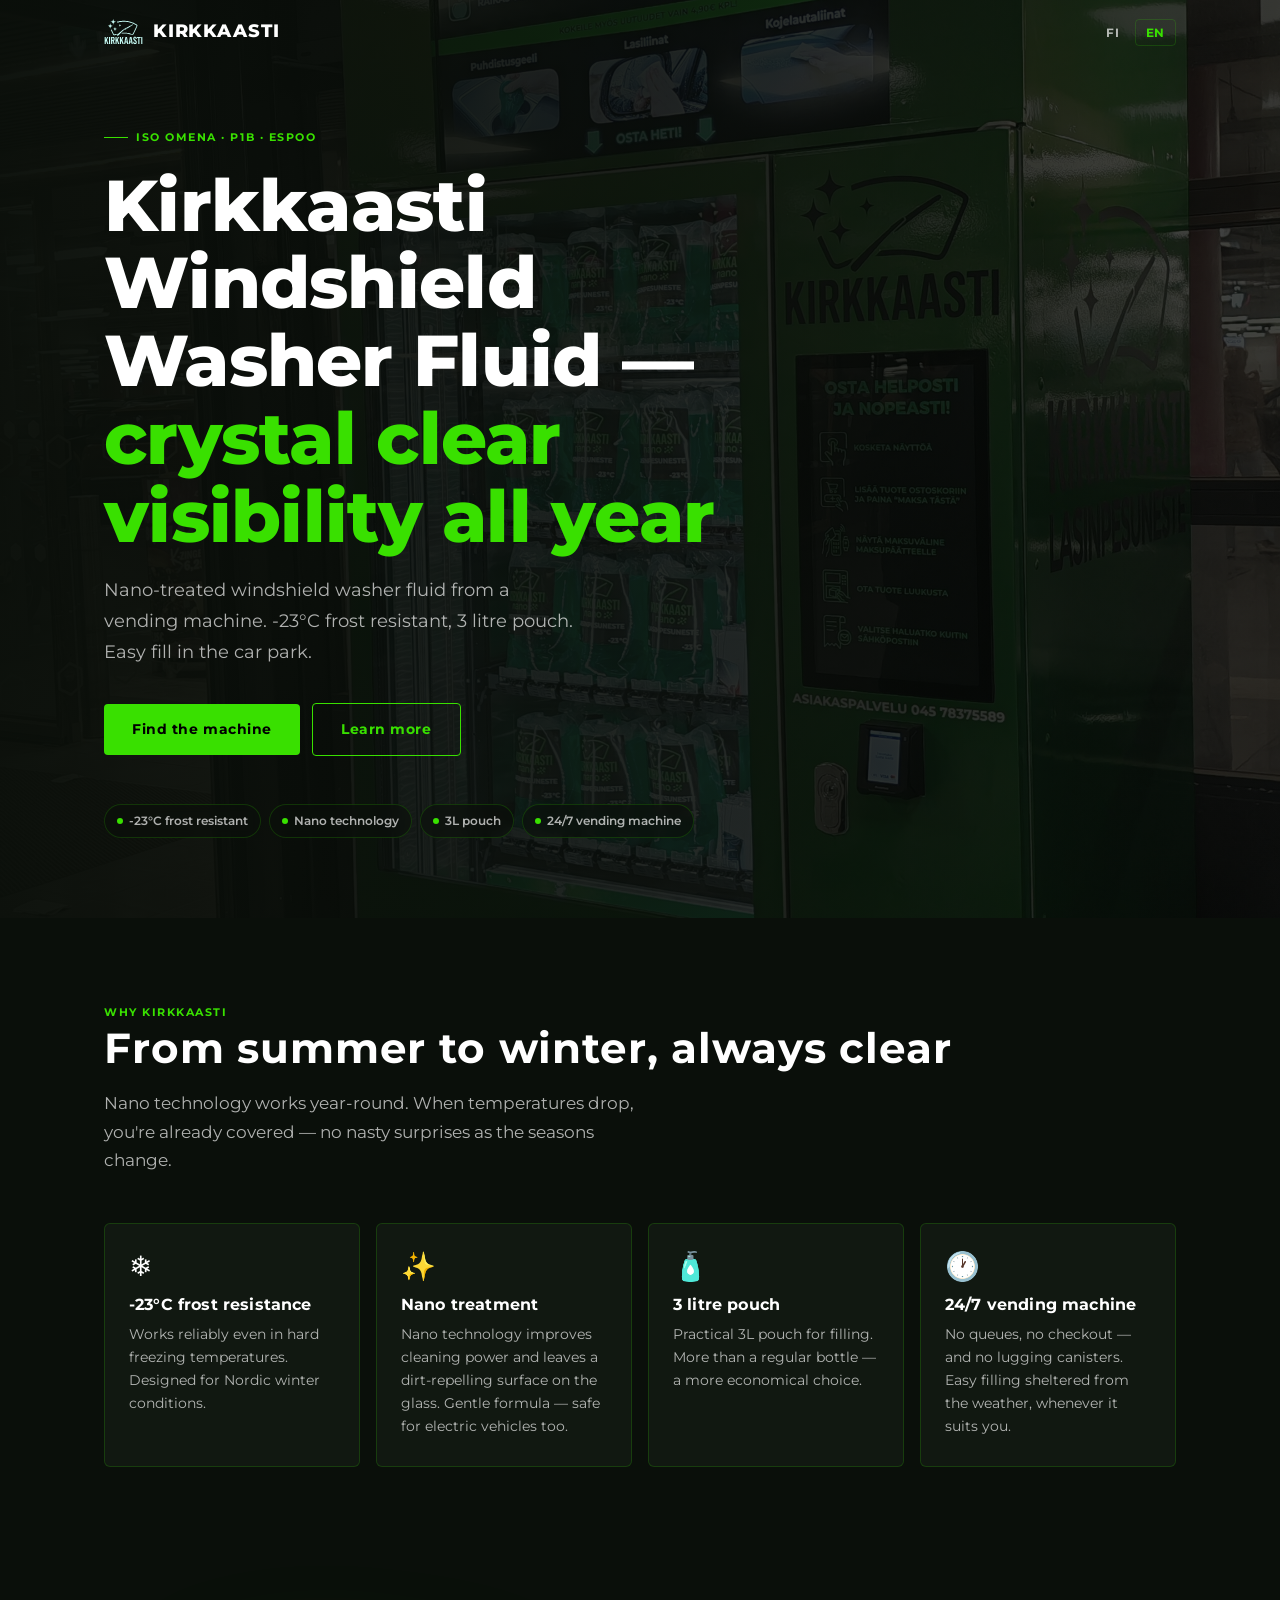
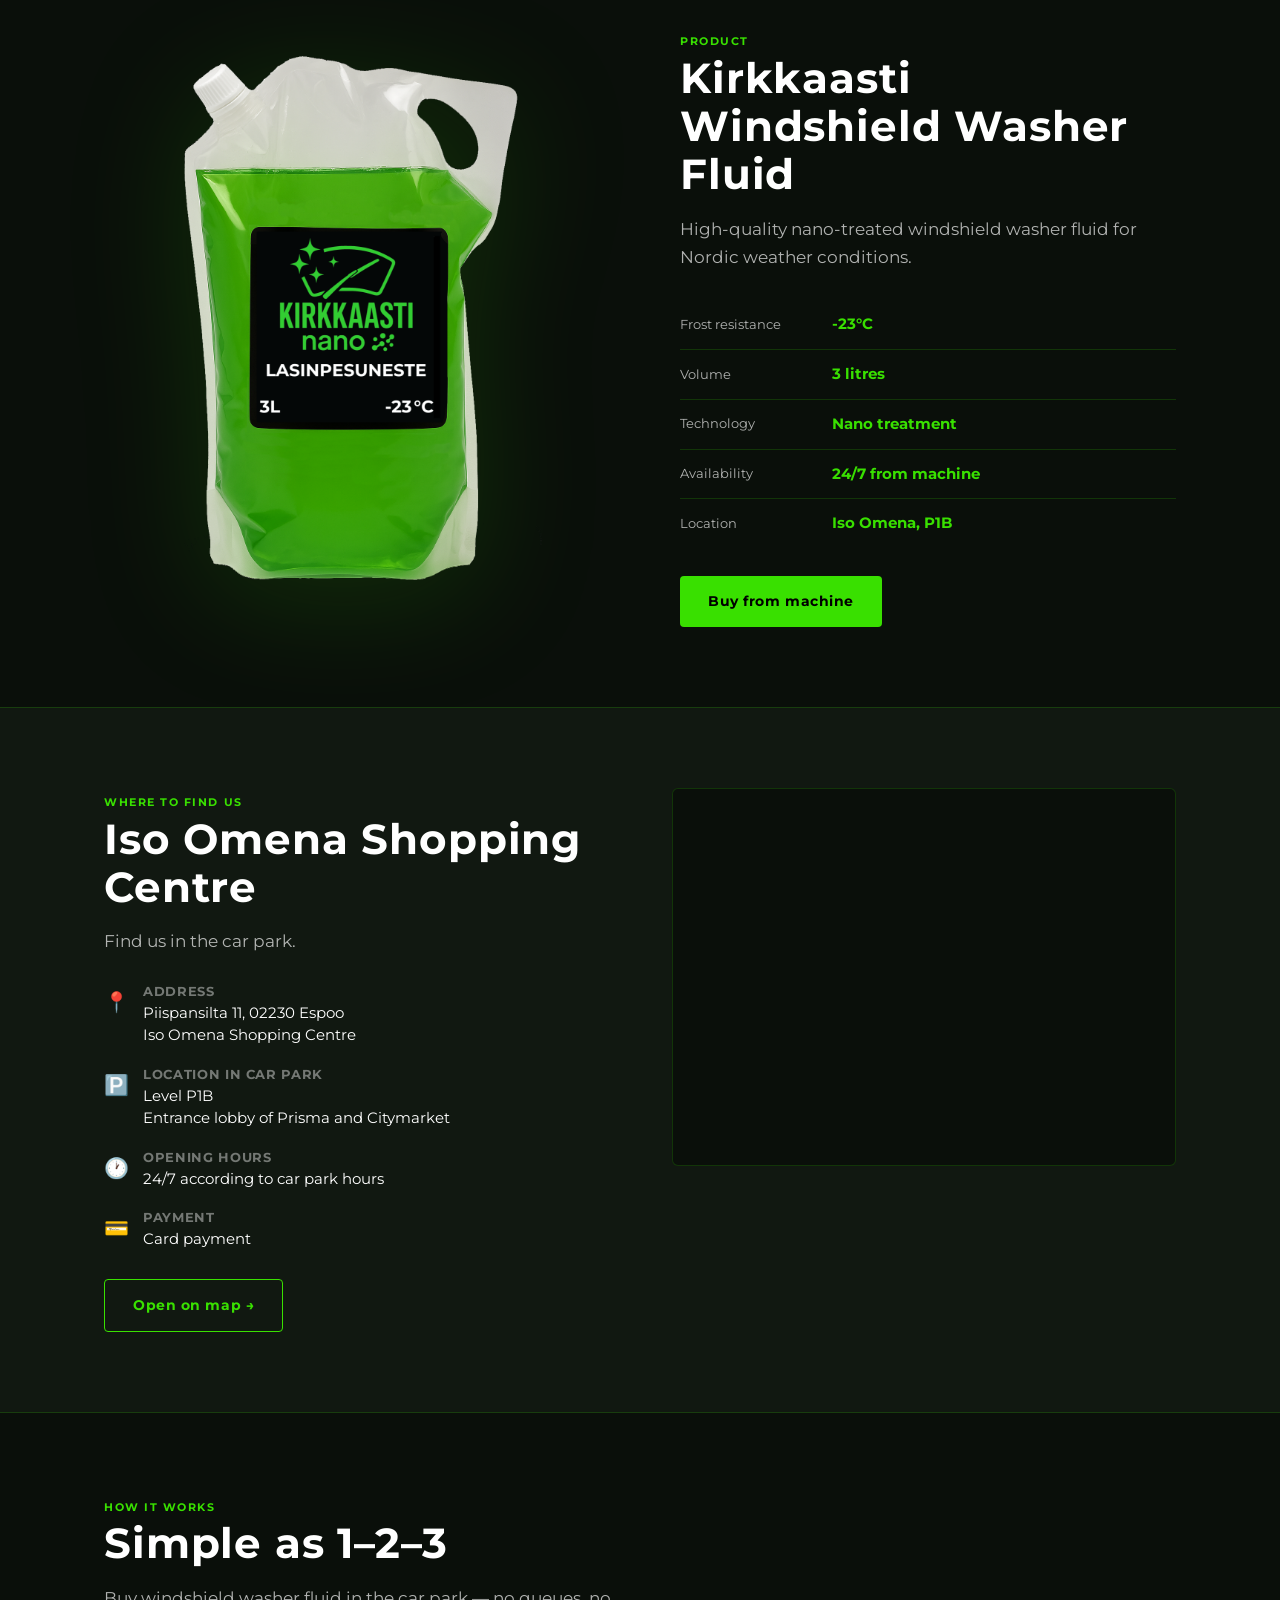
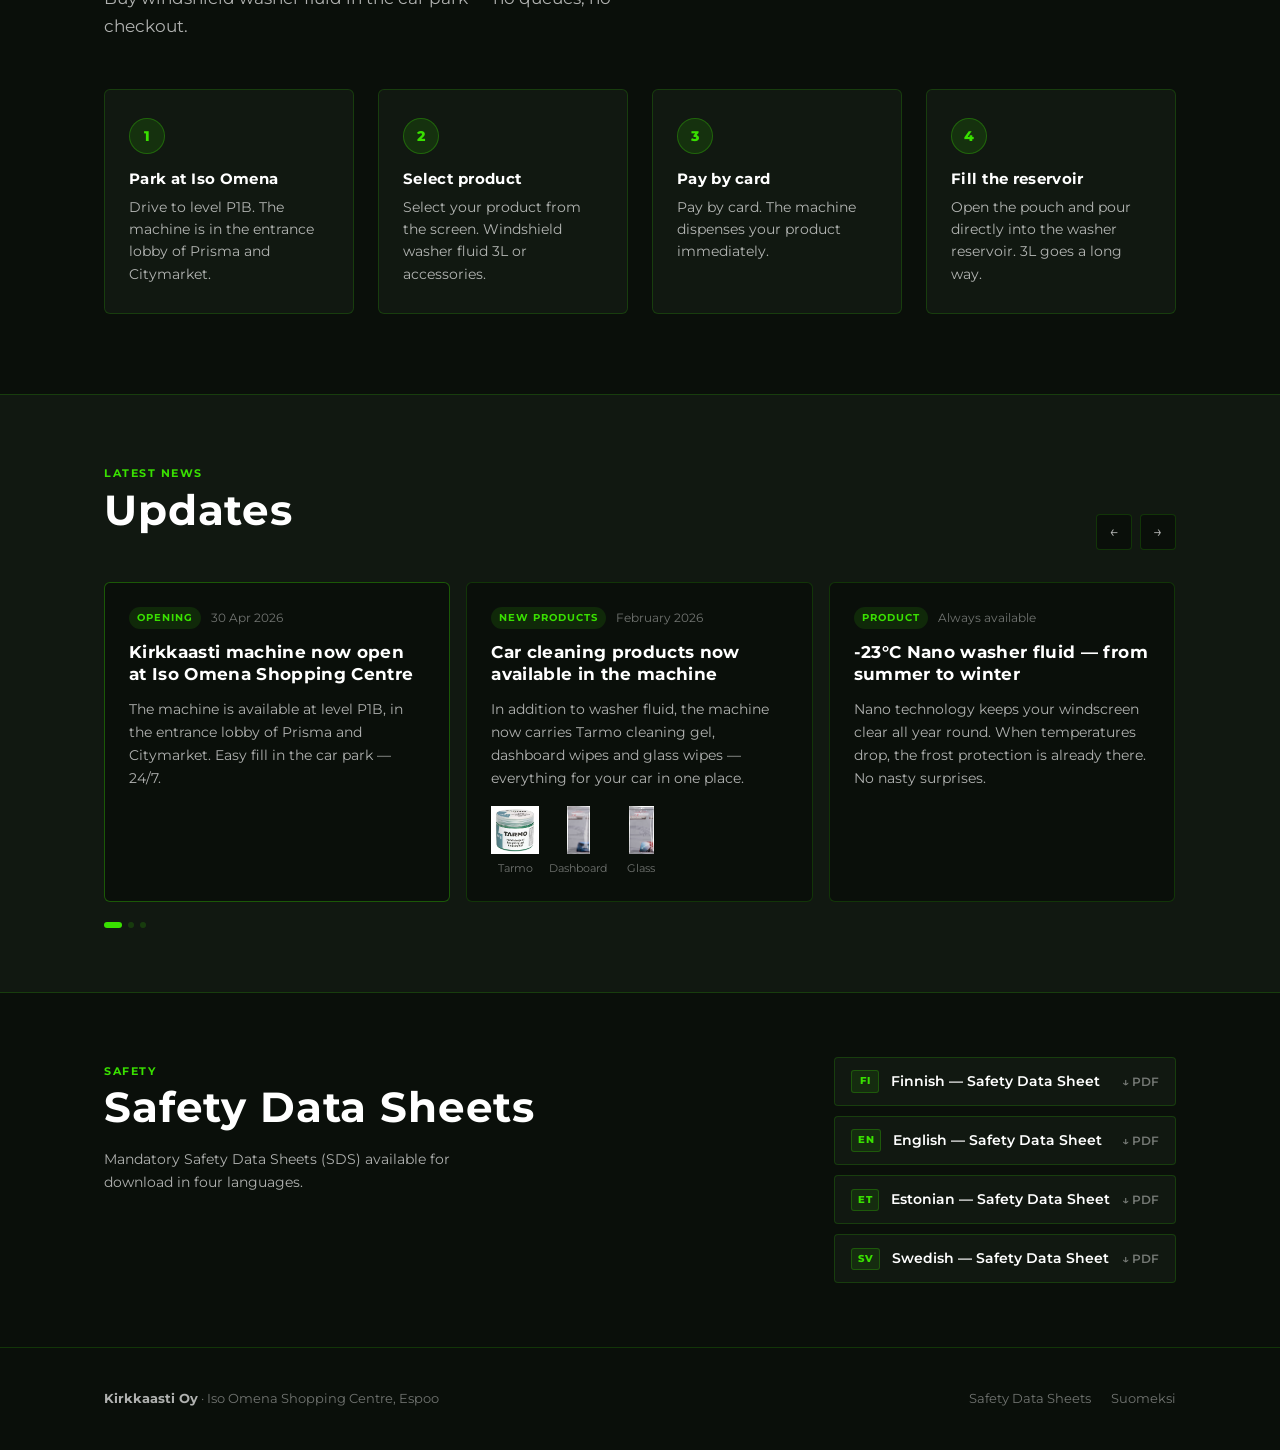
==== commit 50be4f1d: "Favicon SVG, selling points päivitys ja UI/UX parannukset - Lisää favicon.svg (vihreä logo) ensisija" ====
--- a/index.en.html
+++ b/index.en.html
@@ -34,6 +34,7 @@
   <link rel="alternate" hreflang="x-default" href="https://kirkkaasti.fi/">
 
   <!-- Favicon + Apple Touch Icon -->
+  <link rel="icon" type="image/svg+xml" href="favicon.svg">
   <link rel="icon" href="favicon.ico" sizes="any">
   <link rel="icon" type="image/png" href="favicon.png">
   <link rel="apple-touch-icon" href="favicon.png">
@@ -204,12 +205,12 @@
           <div class="feature-card reveal">
             <div class="feature-icon">❄️</div>
             <h3>-23°C frost resistance</h3>
-            <p>Works reliably even in the harshest freezing temperatures. Designed for Nordic winter conditions.</p>
+            <p>Works reliably even in hard freezing temperatures. Designed for Nordic winter conditions.</p>
           </div>
           <div class="feature-card reveal">
             <div class="feature-icon">✨</div>
             <h3>Nano treatment</h3>
-            <p>Nano technology improves cleaning power and helps water flow off the glass faster.</p>
+            <p>Nano technology improves cleaning power and leaves a dirt-repelling surface on the glass. Gentle formula — safe for electric vehicles too.</p>
           </div>
           <div class="feature-card reveal">
             <div class="feature-icon">🧴</div>
@@ -219,7 +220,7 @@
           <div class="feature-card reveal">
             <div class="feature-icon">🕐</div>
             <h3>24/7 vending machine</h3>
-            <p>No queues, no checkout. Buy directly in the car park whenever it suits you.</p>
+            <p>No queues, no checkout — and no lugging canisters. Easy filling sheltered from the weather, whenever it suits you.</p>
           </div>
         </div>
       </div>
--- a/css/style.css
+++ b/css/style.css
@@ -930,3 +930,18 @@
     gap: 6px;
   }
 }
+
+@media (max-width: 768px) {
+  body::before {
+    animation: none;
+  }
+}
+
+@media (prefers-reduced-motion: reduce) {
+  body::before,
+  .product-image,
+  .reveal {
+    animation: none;
+    transition: none;
+  }
+}
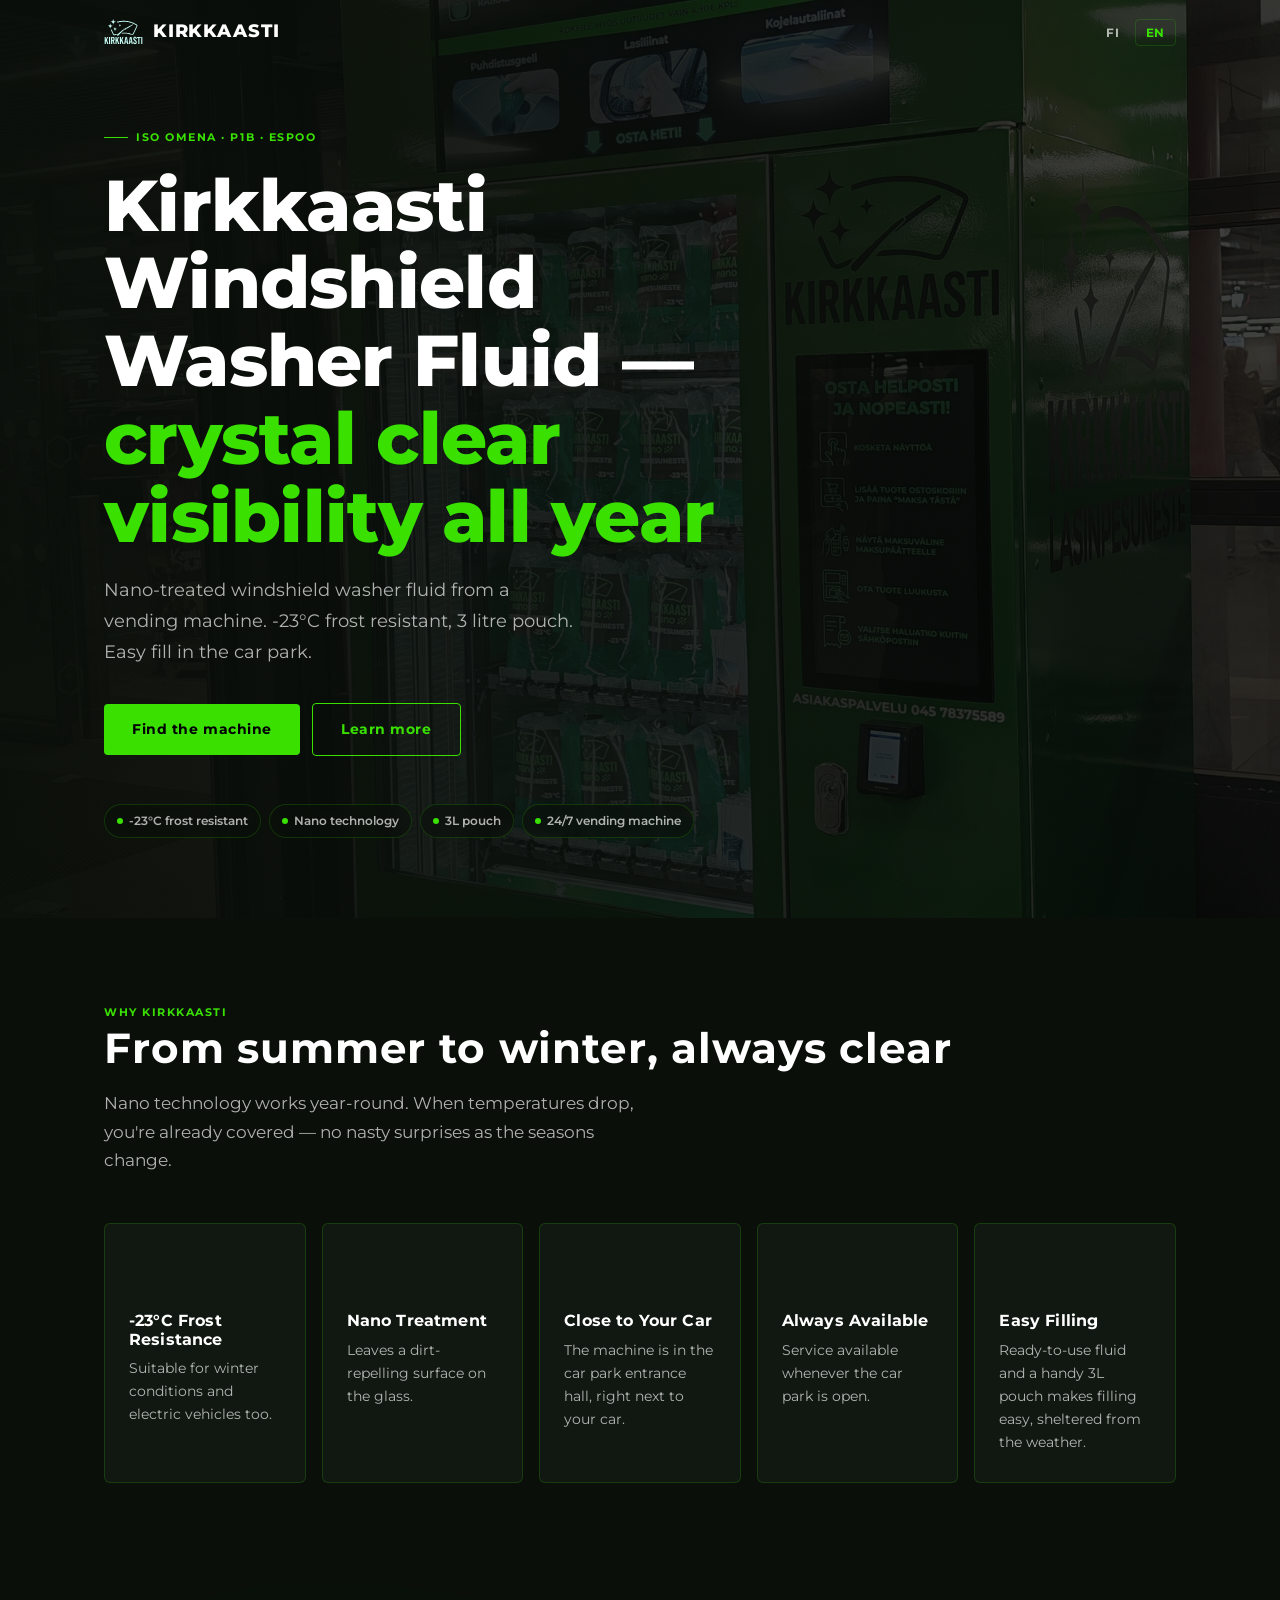
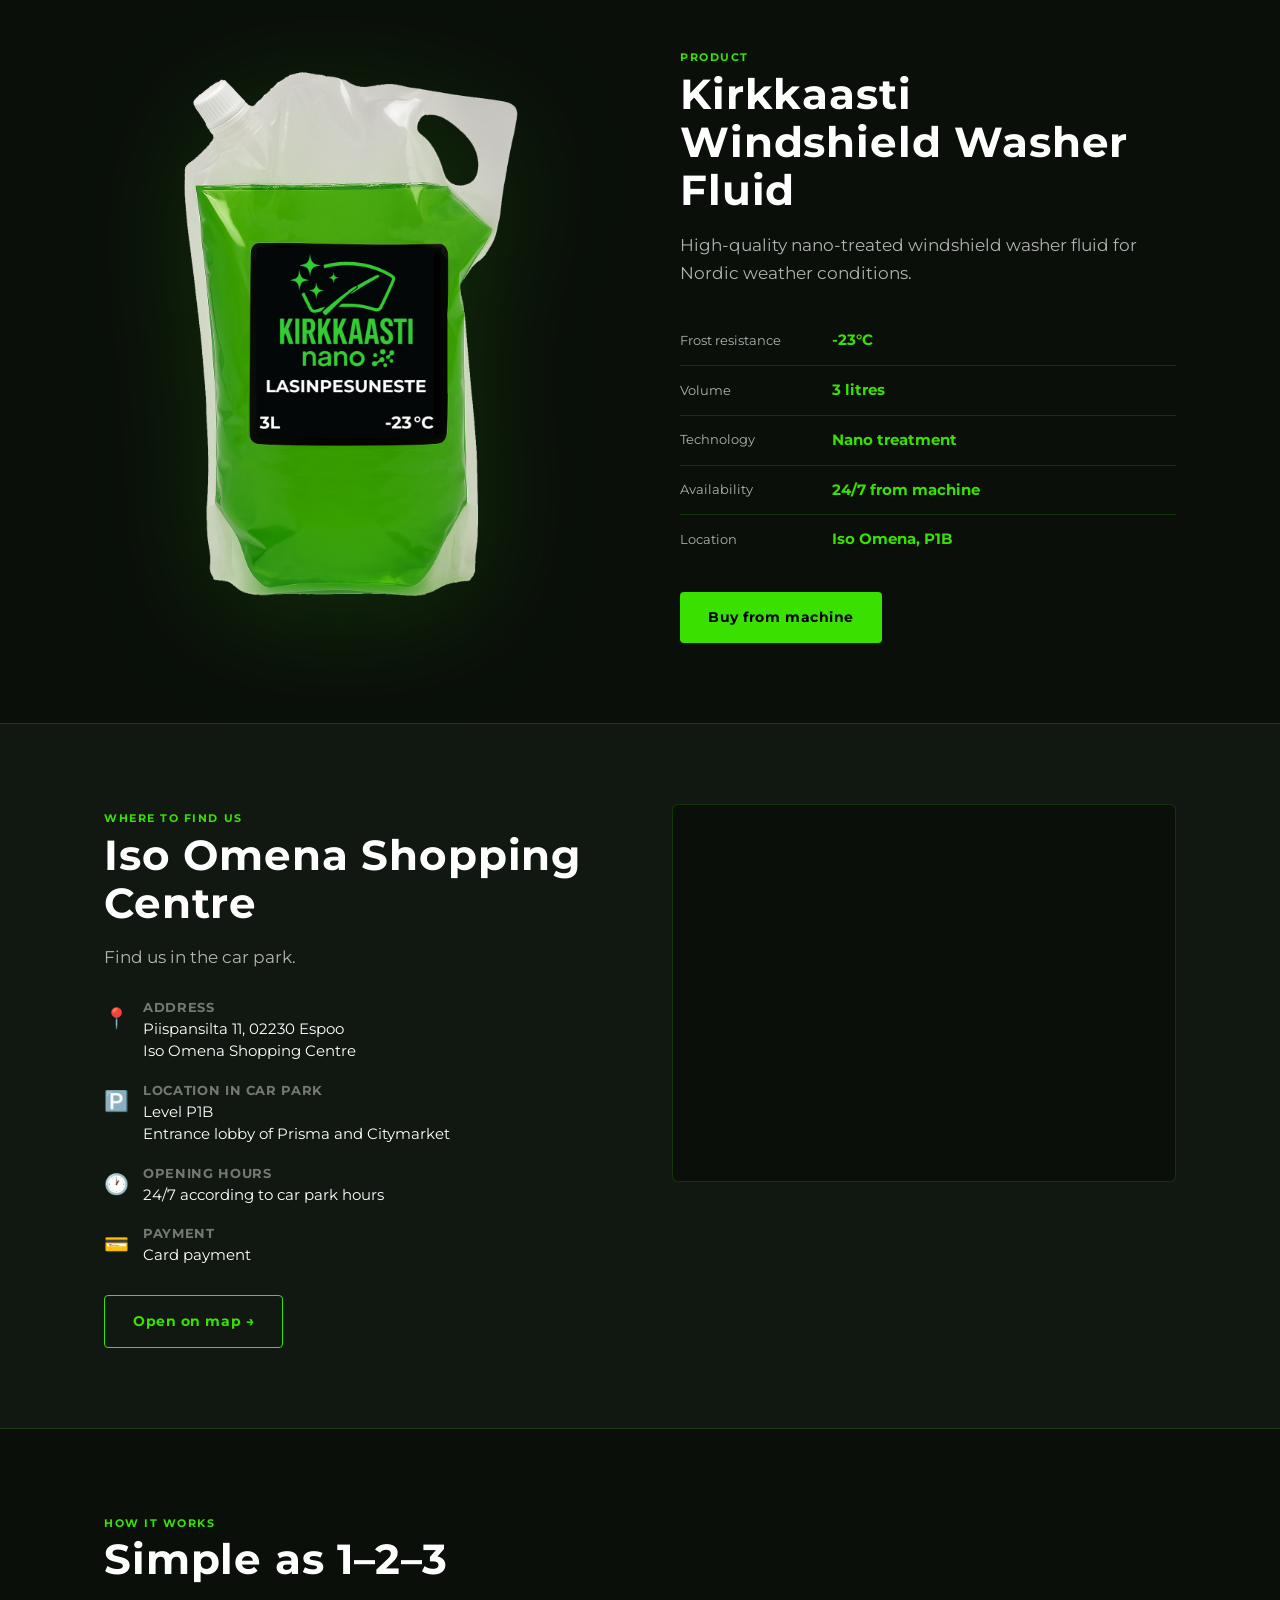
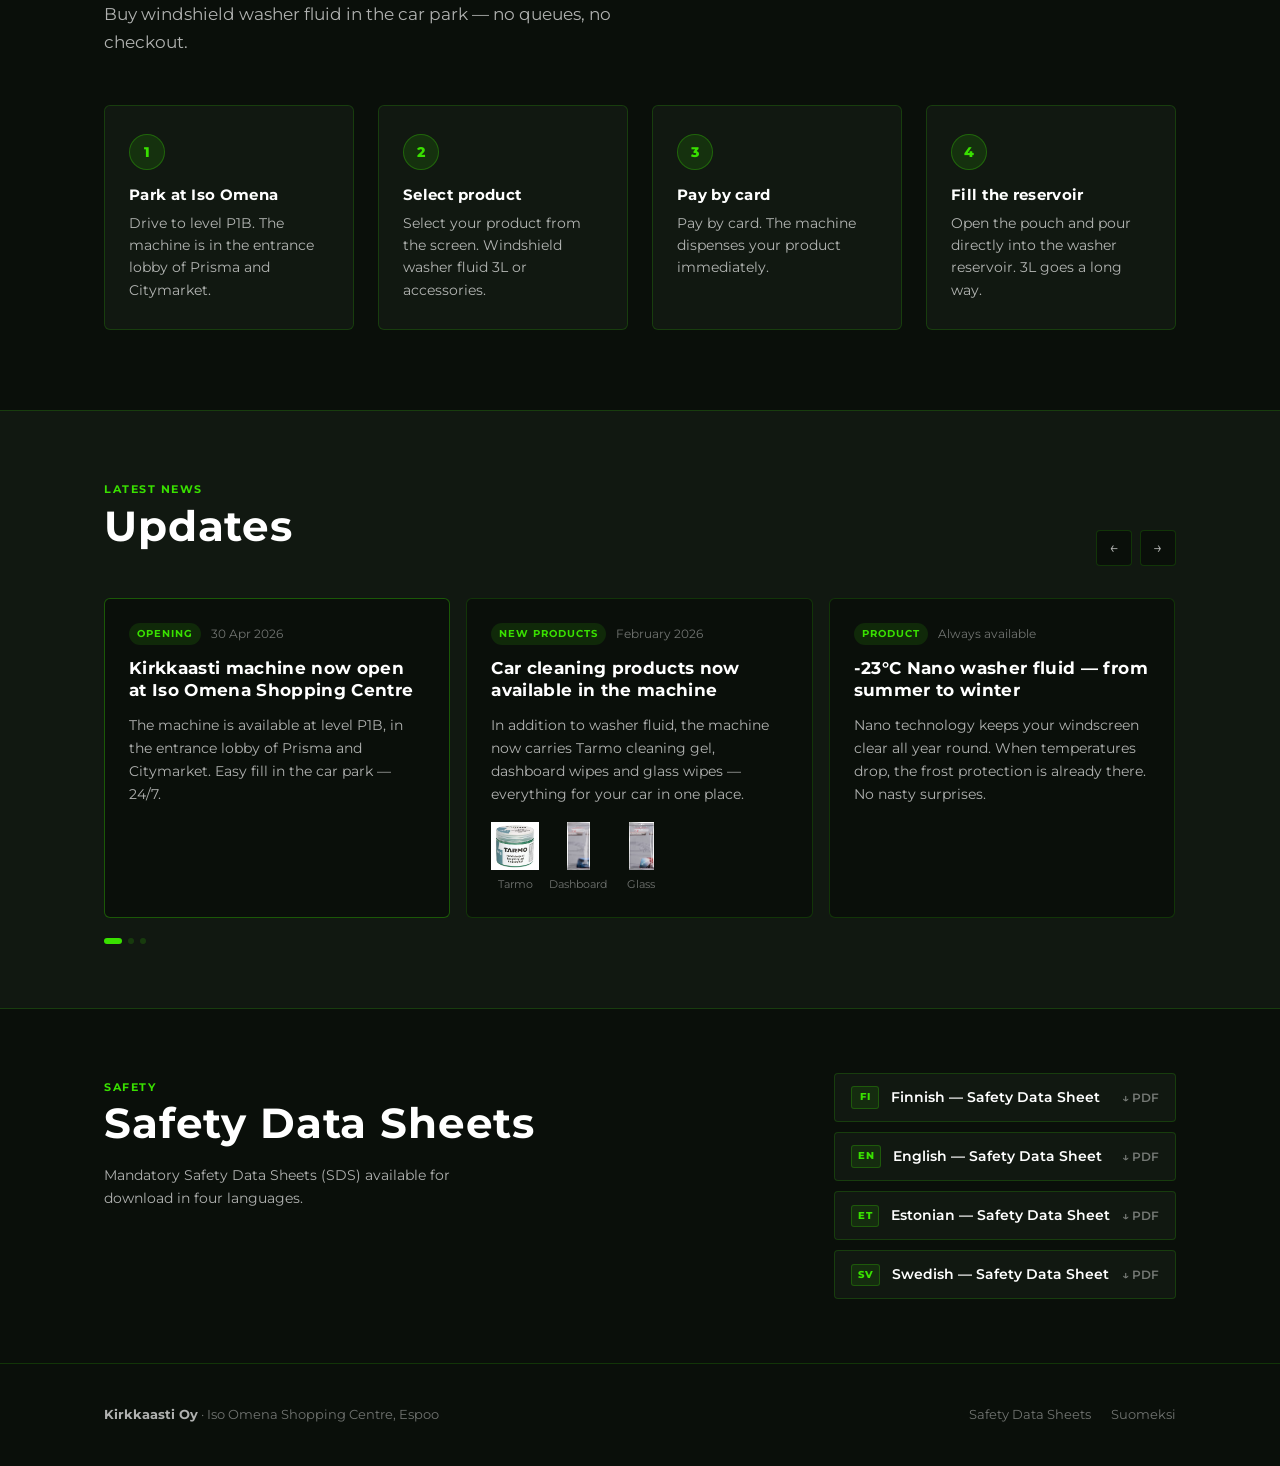
==== commit c88cc145: "5 feature-korttia SVG-ikoneilla vanhan sivuston mukaisesti Co-Authored-By: Claude Sonnet 4.6 <norepl" ====
--- a/index.en.html
+++ b/index.en.html
@@ -203,24 +203,39 @@
         </div>
         <div class="features-grid">
           <div class="feature-card reveal">
-            <div class="feature-icon">❄️</div>
-            <h3>-23°C frost resistance</h3>
-            <p>Works reliably even in hard freezing temperatures. Designed for Nordic winter conditions.</p>
+            <div class="feature-icon">
+              <svg xmlns="http://www.w3.org/2000/svg" viewBox="0 0 24 24" fill="none" stroke-width="2" stroke-linecap="round" stroke-linejoin="round"><line x1="2" x2="22" y1="12" y2="12"/><line x1="12" x2="12" y1="2" y2="22"/><path d="m20 16-4-4 4-4"/><path d="m4 8 4 4-4 4"/><path d="m16 4-4 4-4-4"/><path d="m8 20 4-4 4 4"/></svg>
+            </div>
+            <h3>-23°C Frost Resistance</h3>
+            <p>Suitable for winter conditions and electric vehicles too.</p>
           </div>
           <div class="feature-card reveal">
-            <div class="feature-icon">✨</div>
-            <h3>Nano treatment</h3>
-            <p>Nano technology improves cleaning power and leaves a dirt-repelling surface on the glass. Gentle formula — safe for electric vehicles too.</p>
+            <div class="feature-icon">
+              <svg xmlns="http://www.w3.org/2000/svg" viewBox="0 0 24 24" fill="none" stroke-width="2" stroke-linecap="round" stroke-linejoin="round"><path d="M12 22a7 7 0 0 0 7-7c0-2-1-3.9-3-5.5s-3.5-4-4-6.5c-.5 2.5-2 4.9-4 6.5C6 11.1 5 13 5 15a7 7 0 0 0 7 7z"/></svg>
+            </div>
+            <h3>Nano Treatment</h3>
+            <p>Leaves a dirt-repelling surface on the glass.</p>
           </div>
           <div class="feature-card reveal">
-            <div class="feature-icon">🧴</div>
-            <h3>3 litre pouch</h3>
-            <p>Practical 3L pouch for filling. More than a regular bottle — a more economical choice.</p>
+            <div class="feature-icon">
+              <svg xmlns="http://www.w3.org/2000/svg" viewBox="0 0 24 24" fill="none" stroke-width="2" stroke-linecap="round" stroke-linejoin="round"><path d="M20 10c0 4.993-5.539 10.193-7.399 11.799a1 1 0 0 1-1.202 0C9.539 20.193 4 14.993 4 10a8 8 0 0 1 16 0"/><circle cx="12" cy="10" r="3"/></svg>
+            </div>
+            <h3>Close to Your Car</h3>
+            <p>The machine is in the car park entrance hall, right next to your car.</p>
           </div>
           <div class="feature-card reveal">
-            <div class="feature-icon">🕐</div>
-            <h3>24/7 vending machine</h3>
-            <p>No queues, no checkout — and no lugging canisters. Easy filling sheltered from the weather, whenever it suits you.</p>
+            <div class="feature-icon">
+              <svg xmlns="http://www.w3.org/2000/svg" viewBox="0 0 24 24" fill="none" stroke-width="2" stroke-linecap="round" stroke-linejoin="round"><circle cx="12" cy="12" r="10"/><polyline points="12 6 12 12 16 14"/></svg>
+            </div>
+            <h3>Always Available</h3>
+            <p>Service available whenever the car park is open.</p>
+          </div>
+          <div class="feature-card reveal">
+            <div class="feature-icon">
+              <svg xmlns="http://www.w3.org/2000/svg" viewBox="0 0 24 24" fill="none" stroke-width="2" stroke-linecap="round" stroke-linejoin="round"><path d="M7 10v12"/><path d="M15 5.88 14 10h5.83a2 2 0 0 1 1.92 2.56l-2.33 8A2 2 0 0 1 17.5 22H4a2 2 0 0 1-2-2v-8a2 2 0 0 1 2-2h2.76a2 2 0 0 0 1.79-1.11L12 2a3.13 3.13 0 0 1 3 3.88Z"/></svg>
+            </div>
+            <h3>Easy Filling</h3>
+            <p>Ready-to-use fluid and a handy 3L pouch makes filling easy, sheltered from the weather.</p>
           </div>
         </div>
       </div>
--- a/css/style.css
+++ b/css/style.css
@@ -367,7 +367,7 @@
 
 .features-grid {
   display: grid;
-  grid-template-columns: repeat(auto-fit, minmax(240px, 1fr));
+  grid-template-columns: repeat(auto-fit, minmax(200px, 1fr));
   gap: 16px;
   margin-top: 48px;
 }
@@ -388,9 +388,17 @@
 }
 
 .feature-icon {
-  font-size: 28px;
   margin-bottom: 16px;
   line-height: 1;
+  display: flex;
+  align-items: center;
+}
+
+.feature-icon svg {
+  width: 44px;
+  height: 44px;
+  stroke: var(--primary);
+  flex-shrink: 0;
 }
 
 .feature-card h3 {
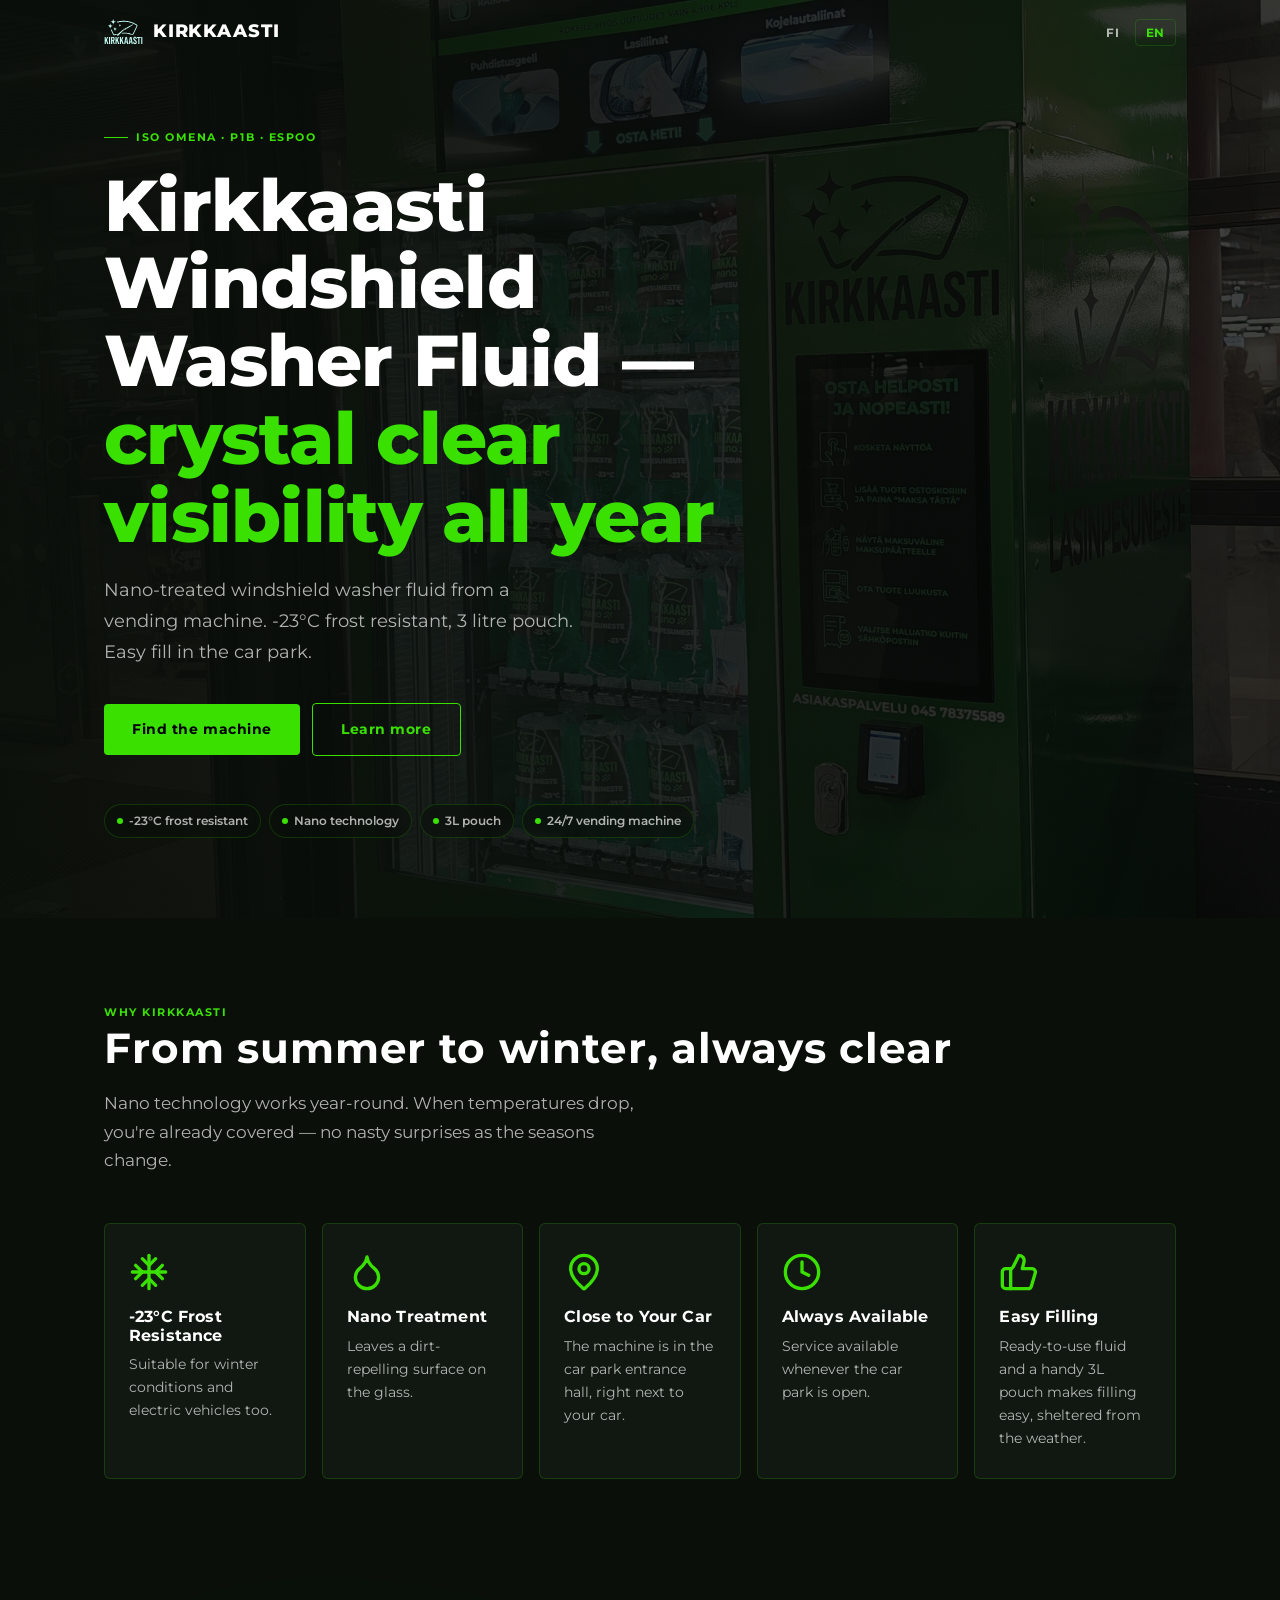
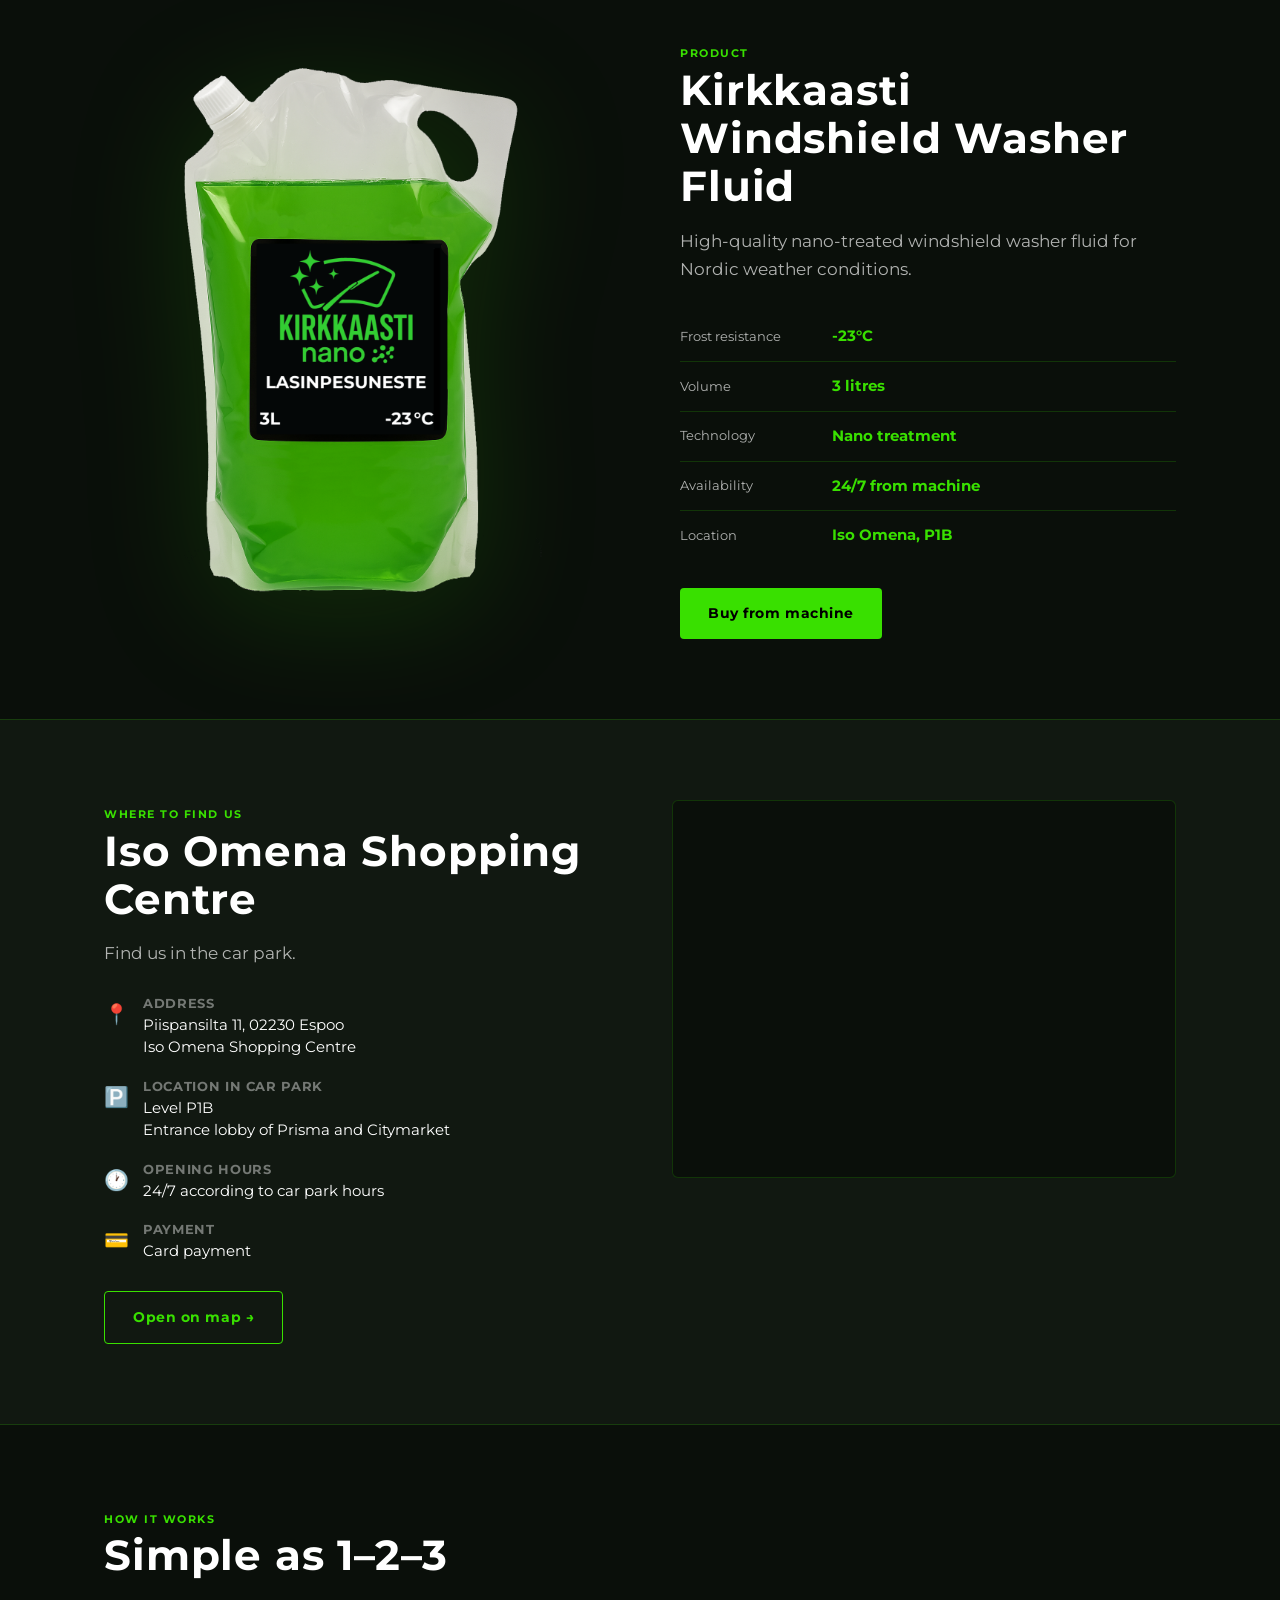
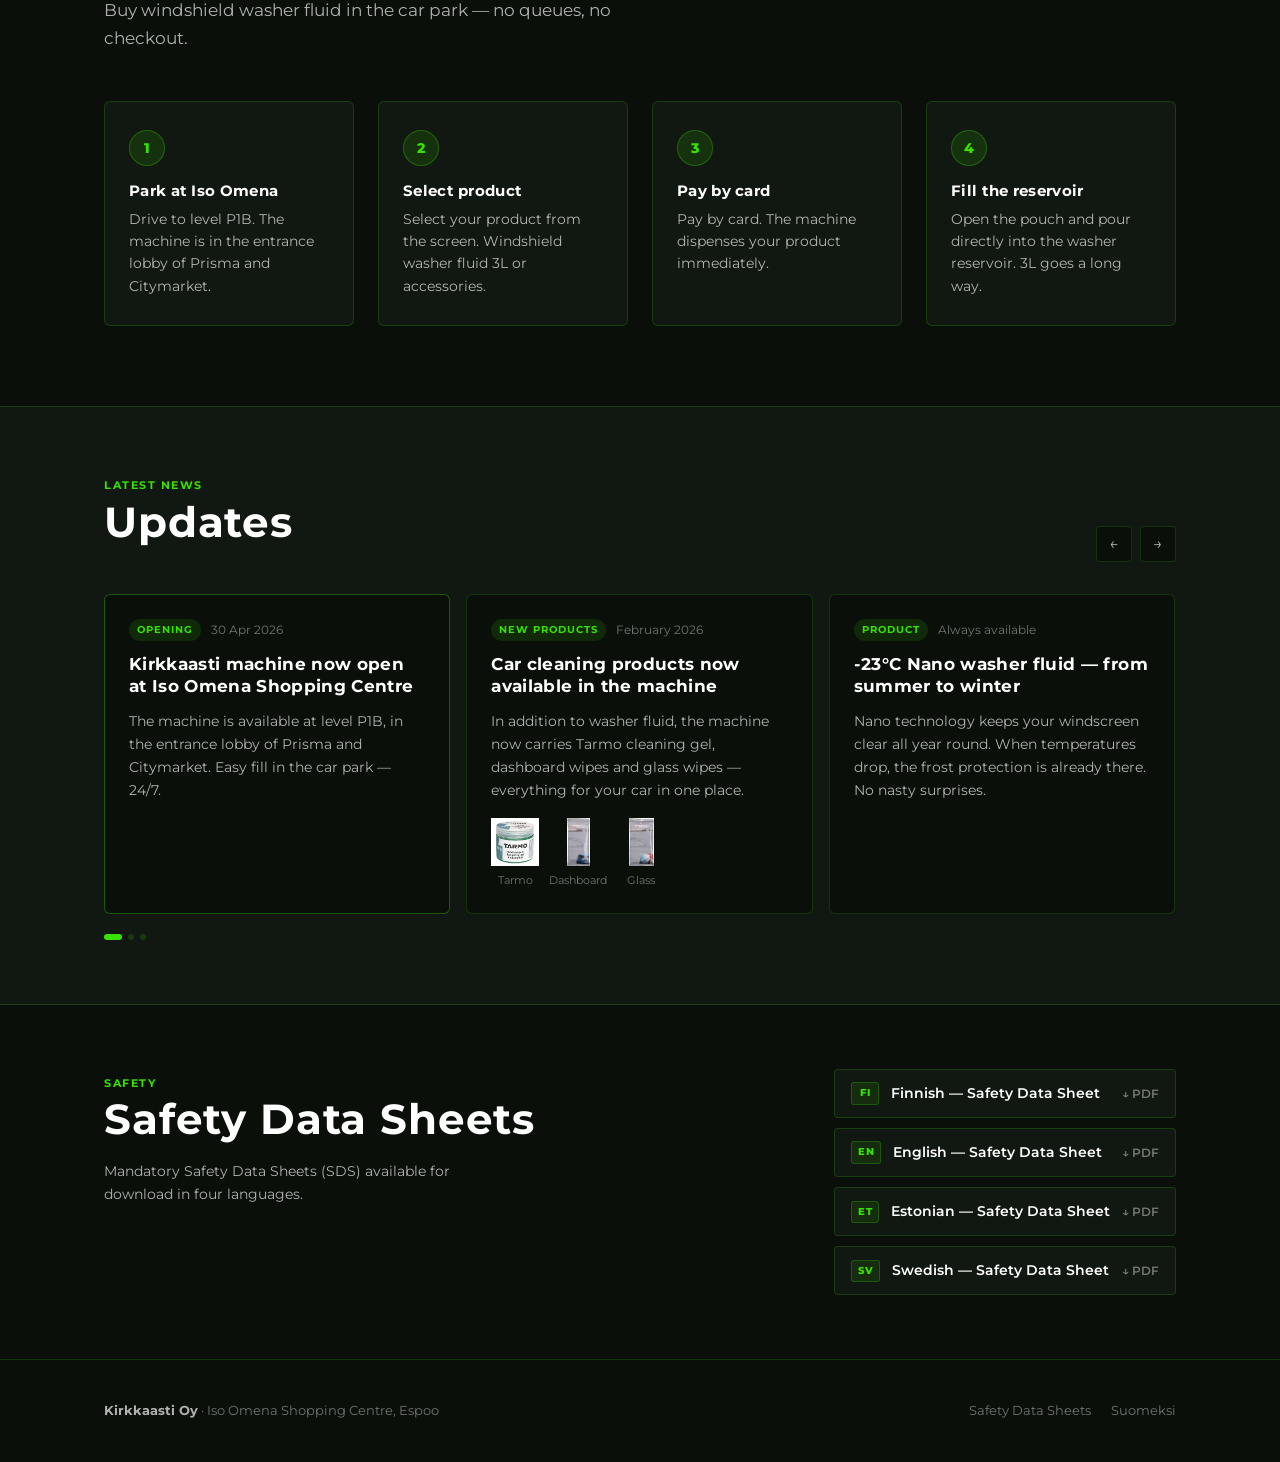
==== commit 7aa45d8e: "Korjaa SVG-ikonien väri ja grid-breakpointit Co-Authored-By: Claude Sonnet 4.6 <noreply@anthropic.co" ====
--- a/index.en.html
+++ b/index.en.html
@@ -204,35 +204,35 @@
         <div class="features-grid">
           <div class="feature-card reveal">
             <div class="feature-icon">
-              <svg xmlns="http://www.w3.org/2000/svg" viewBox="0 0 24 24" fill="none" stroke-width="2" stroke-linecap="round" stroke-linejoin="round"><line x1="2" x2="22" y1="12" y2="12"/><line x1="12" x2="12" y1="2" y2="22"/><path d="m20 16-4-4 4-4"/><path d="m4 8 4 4-4 4"/><path d="m16 4-4 4-4-4"/><path d="m8 20 4-4 4 4"/></svg>
+              <svg xmlns="http://www.w3.org/2000/svg" viewBox="0 0 24 24" fill="none" stroke="currentColor" stroke-width="2" stroke-linecap="round" stroke-linejoin="round"><line x1="2" x2="22" y1="12" y2="12"/><line x1="12" x2="12" y1="2" y2="22"/><path d="m20 16-4-4 4-4"/><path d="m4 8 4 4-4 4"/><path d="m16 4-4 4-4-4"/><path d="m8 20 4-4 4 4"/></svg>
             </div>
             <h3>-23°C Frost Resistance</h3>
             <p>Suitable for winter conditions and electric vehicles too.</p>
           </div>
           <div class="feature-card reveal">
             <div class="feature-icon">
-              <svg xmlns="http://www.w3.org/2000/svg" viewBox="0 0 24 24" fill="none" stroke-width="2" stroke-linecap="round" stroke-linejoin="round"><path d="M12 22a7 7 0 0 0 7-7c0-2-1-3.9-3-5.5s-3.5-4-4-6.5c-.5 2.5-2 4.9-4 6.5C6 11.1 5 13 5 15a7 7 0 0 0 7 7z"/></svg>
+              <svg xmlns="http://www.w3.org/2000/svg" viewBox="0 0 24 24" fill="none" stroke="currentColor" stroke-width="2" stroke-linecap="round" stroke-linejoin="round"><path d="M12 22a7 7 0 0 0 7-7c0-2-1-3.9-3-5.5s-3.5-4-4-6.5c-.5 2.5-2 4.9-4 6.5C6 11.1 5 13 5 15a7 7 0 0 0 7 7z"/></svg>
             </div>
             <h3>Nano Treatment</h3>
             <p>Leaves a dirt-repelling surface on the glass.</p>
           </div>
           <div class="feature-card reveal">
             <div class="feature-icon">
-              <svg xmlns="http://www.w3.org/2000/svg" viewBox="0 0 24 24" fill="none" stroke-width="2" stroke-linecap="round" stroke-linejoin="round"><path d="M20 10c0 4.993-5.539 10.193-7.399 11.799a1 1 0 0 1-1.202 0C9.539 20.193 4 14.993 4 10a8 8 0 0 1 16 0"/><circle cx="12" cy="10" r="3"/></svg>
+              <svg xmlns="http://www.w3.org/2000/svg" viewBox="0 0 24 24" fill="none" stroke="currentColor" stroke-width="2" stroke-linecap="round" stroke-linejoin="round"><path d="M20 10c0 4.993-5.539 10.193-7.399 11.799a1 1 0 0 1-1.202 0C9.539 20.193 4 14.993 4 10a8 8 0 0 1 16 0"/><circle cx="12" cy="10" r="3"/></svg>
             </div>
             <h3>Close to Your Car</h3>
             <p>The machine is in the car park entrance hall, right next to your car.</p>
           </div>
           <div class="feature-card reveal">
             <div class="feature-icon">
-              <svg xmlns="http://www.w3.org/2000/svg" viewBox="0 0 24 24" fill="none" stroke-width="2" stroke-linecap="round" stroke-linejoin="round"><circle cx="12" cy="12" r="10"/><polyline points="12 6 12 12 16 14"/></svg>
+              <svg xmlns="http://www.w3.org/2000/svg" viewBox="0 0 24 24" fill="none" stroke="currentColor" stroke-width="2" stroke-linecap="round" stroke-linejoin="round"><circle cx="12" cy="12" r="10"/><polyline points="12 6 12 12 16 14"/></svg>
             </div>
             <h3>Always Available</h3>
             <p>Service available whenever the car park is open.</p>
           </div>
           <div class="feature-card reveal">
             <div class="feature-icon">
-              <svg xmlns="http://www.w3.org/2000/svg" viewBox="0 0 24 24" fill="none" stroke-width="2" stroke-linecap="round" stroke-linejoin="round"><path d="M7 10v12"/><path d="M15 5.88 14 10h5.83a2 2 0 0 1 1.92 2.56l-2.33 8A2 2 0 0 1 17.5 22H4a2 2 0 0 1-2-2v-8a2 2 0 0 1 2-2h2.76a2 2 0 0 0 1.79-1.11L12 2a3.13 3.13 0 0 1 3 3.88Z"/></svg>
+              <svg xmlns="http://www.w3.org/2000/svg" viewBox="0 0 24 24" fill="none" stroke="currentColor" stroke-width="2" stroke-linecap="round" stroke-linejoin="round"><path d="M7 10v12"/><path d="M15 5.88 14 10h5.83a2 2 0 0 1 1.92 2.56l-2.33 8A2 2 0 0 1 17.5 22H4a2 2 0 0 1-2-2v-8a2 2 0 0 1 2-2h2.76a2 2 0 0 0 1.79-1.11L12 2a3.13 3.13 0 0 1 3 3.88Z"/></svg>
             </div>
             <h3>Easy Filling</h3>
             <p>Ready-to-use fluid and a handy 3L pouch makes filling easy, sheltered from the weather.</p>
--- a/css/style.css
+++ b/css/style.css
@@ -367,7 +367,7 @@
 
 .features-grid {
   display: grid;
-  grid-template-columns: repeat(auto-fit, minmax(200px, 1fr));
+  grid-template-columns: repeat(5, 1fr);
   gap: 16px;
   margin-top: 48px;
 }
@@ -392,12 +392,12 @@
   line-height: 1;
   display: flex;
   align-items: center;
+  color: var(--green);
 }
 
 .feature-icon svg {
-  width: 44px;
-  height: 44px;
-  stroke: var(--primary);
+  width: 40px;
+  height: 40px;
   flex-shrink: 0;
 }
 
@@ -870,6 +870,18 @@
   transform: translateY(0);
 }
 
+@media (max-width: 1100px) {
+  .features-grid {
+    grid-template-columns: repeat(3, 1fr);
+  }
+}
+
+@media (max-width: 700px) {
+  .features-grid {
+    grid-template-columns: repeat(2, 1fr);
+  }
+}
+
 /* ===== MOBILE ===== */
 @media (max-width: 768px) {
   section {
